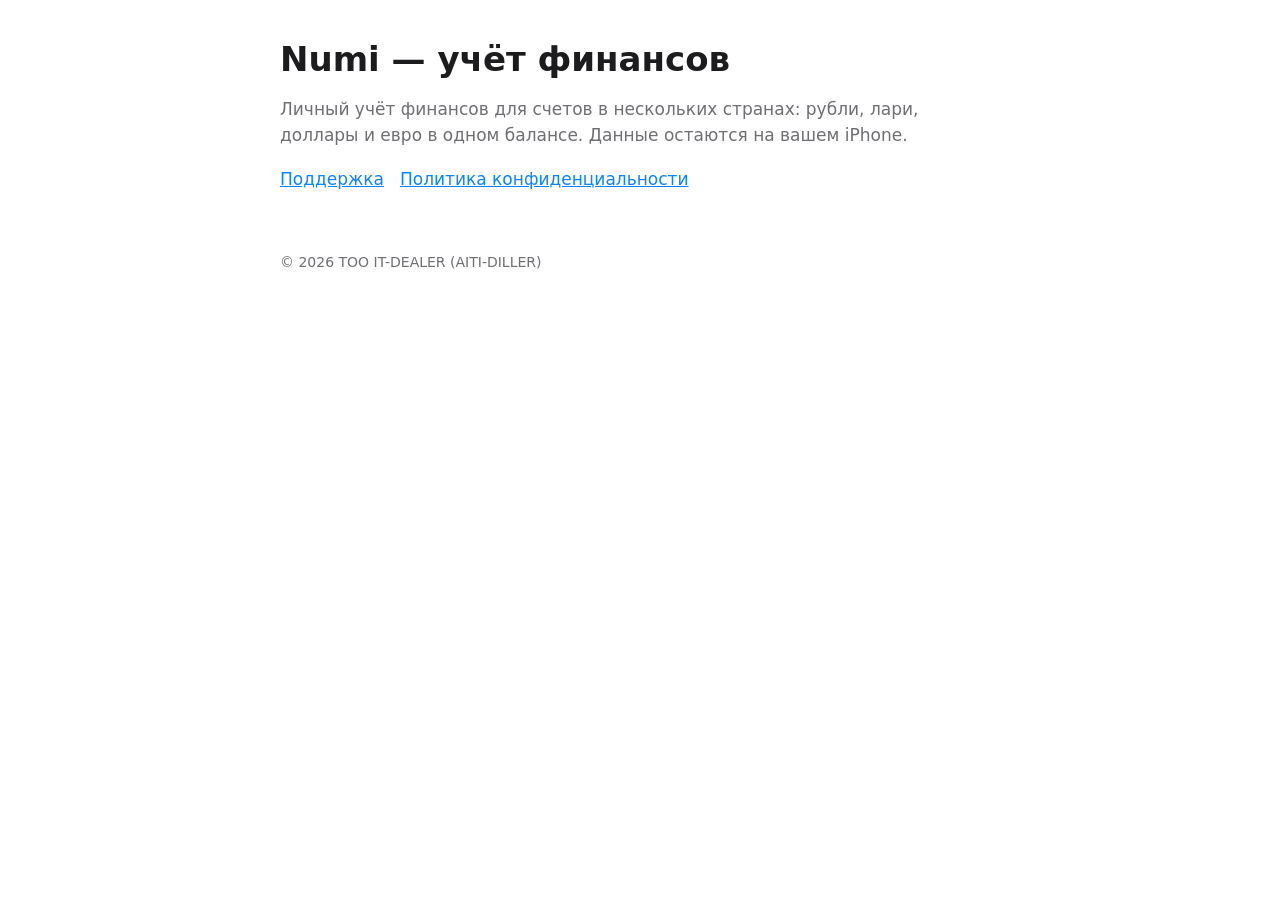
==== index.html @ 86f2e3ac "Numi: site with privacy policy and support page" ====
<!doctype html><html lang="ru"><head><meta charset="utf-8"><meta name="viewport" content="width=device-width,initial-scale=1"><title>Numi — учёт финансов</title><link rel="stylesheet" href="style.css"></head><body><main>
<h1>Numi — учёт финансов</h1>
<p class="lead">Личный учёт финансов для счетов в нескольких странах: рубли, лари, доллары и евро в одном балансе. Данные остаются на вашем iPhone.</p>
<nav><a href="support.html">Поддержка</a><a href="privacy.html">Политика конфиденциальности</a></nav>
<footer>© 2026 ТОО IT-DEALER (AITI-DILLER)</footer></main></body></html>
---- style.css ----
:root{color-scheme:light dark;--bg:#fff;--fg:#1c1c1e;--muted:#6e6e73;--accent:#0a84ff;--line:#e5e5ea}
@media(prefers-color-scheme:dark){:root{--bg:#000;--fg:#f2f2f7;--muted:#98989d;--line:#2c2c2e}}
body{margin:0;background:var(--bg);color:var(--fg);font:17px/1.55 -apple-system,BlinkMacSystemFont,"SF Pro Text",Inter,system-ui,sans-serif}
main{max-width:720px;margin:0 auto;padding:40px 20px 80px}h1{font-size:34px;line-height:1.15;margin:0 0 8px}h2{font-size:22px;margin:36px 0 10px}
p.lead,p.muted{color:var(--muted)}table{border-collapse:collapse;width:100%;font-size:15px}td,th{text-align:left;vertical-align:top;padding:8px 10px 8px 0;border-bottom:1px solid var(--line)}
a{color:var(--accent)}nav a{margin-right:16px}footer{margin-top:60px;color:var(--muted);font-size:14px}
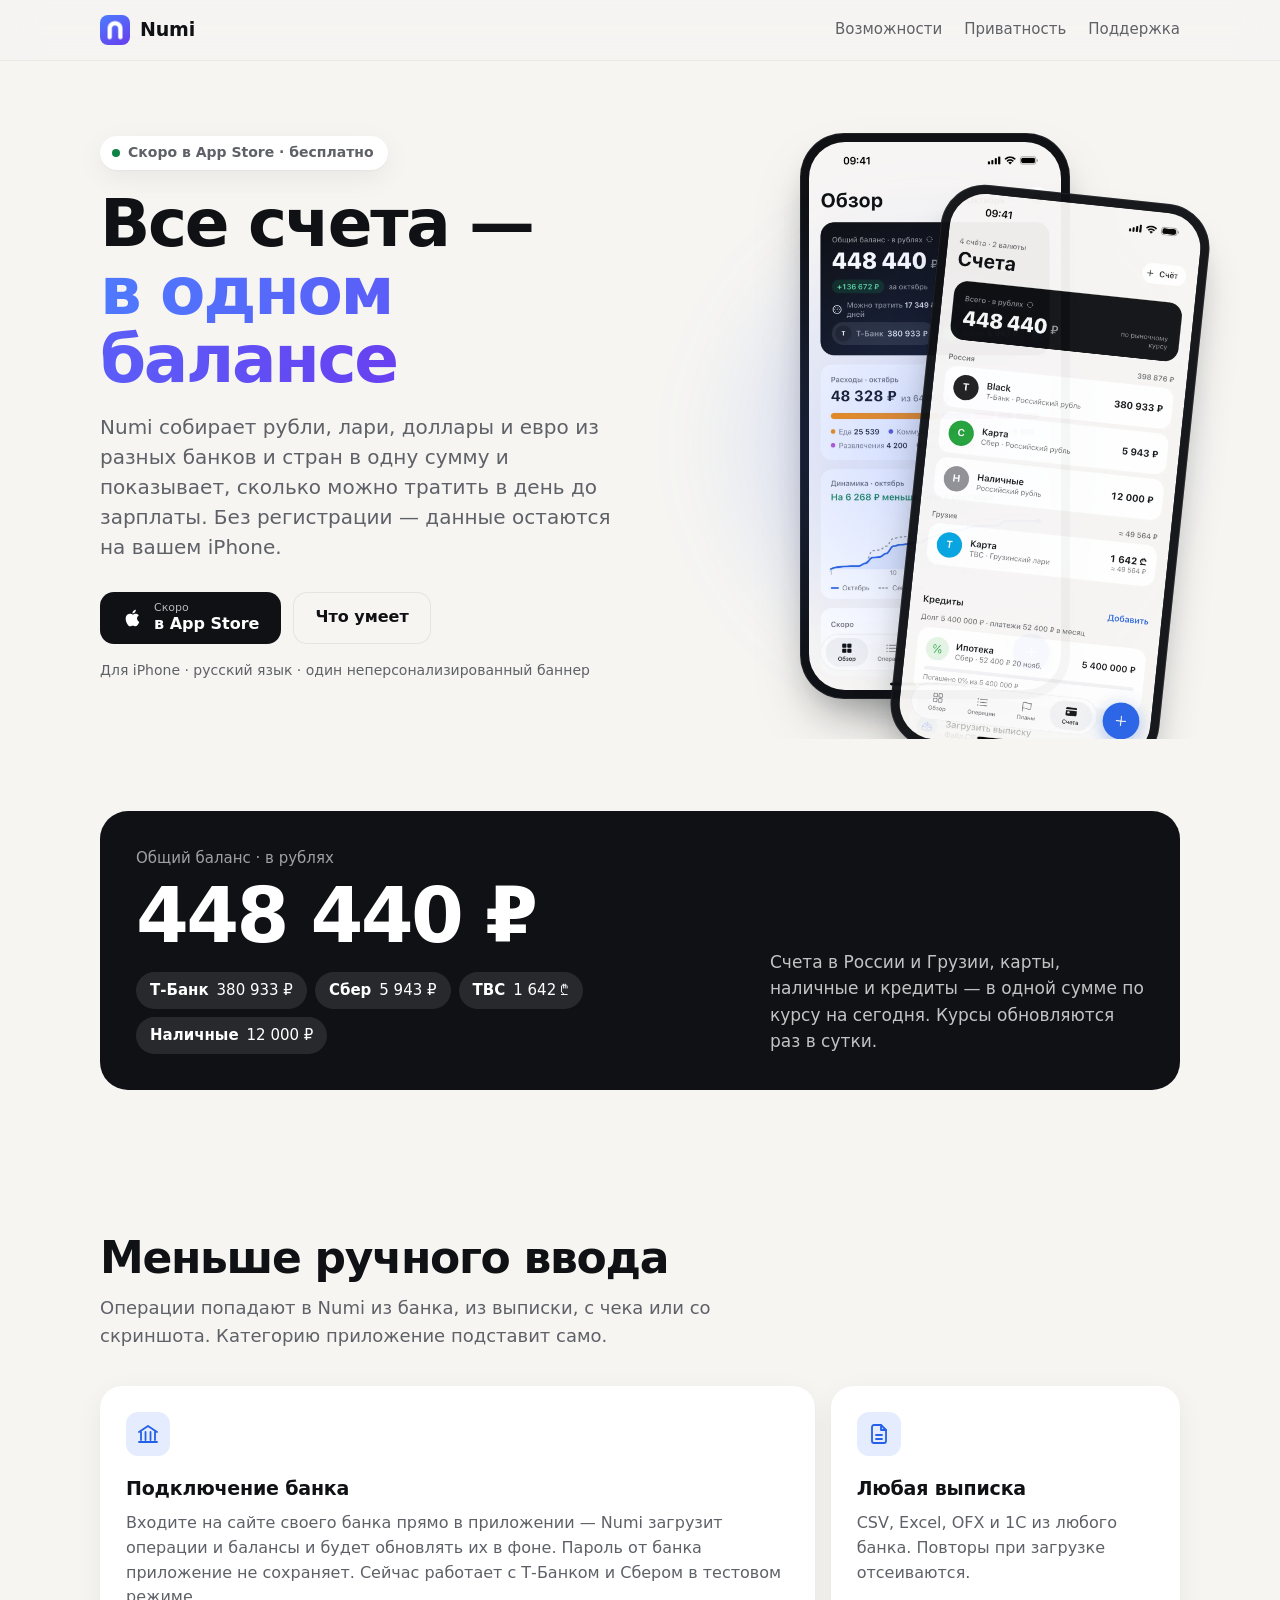
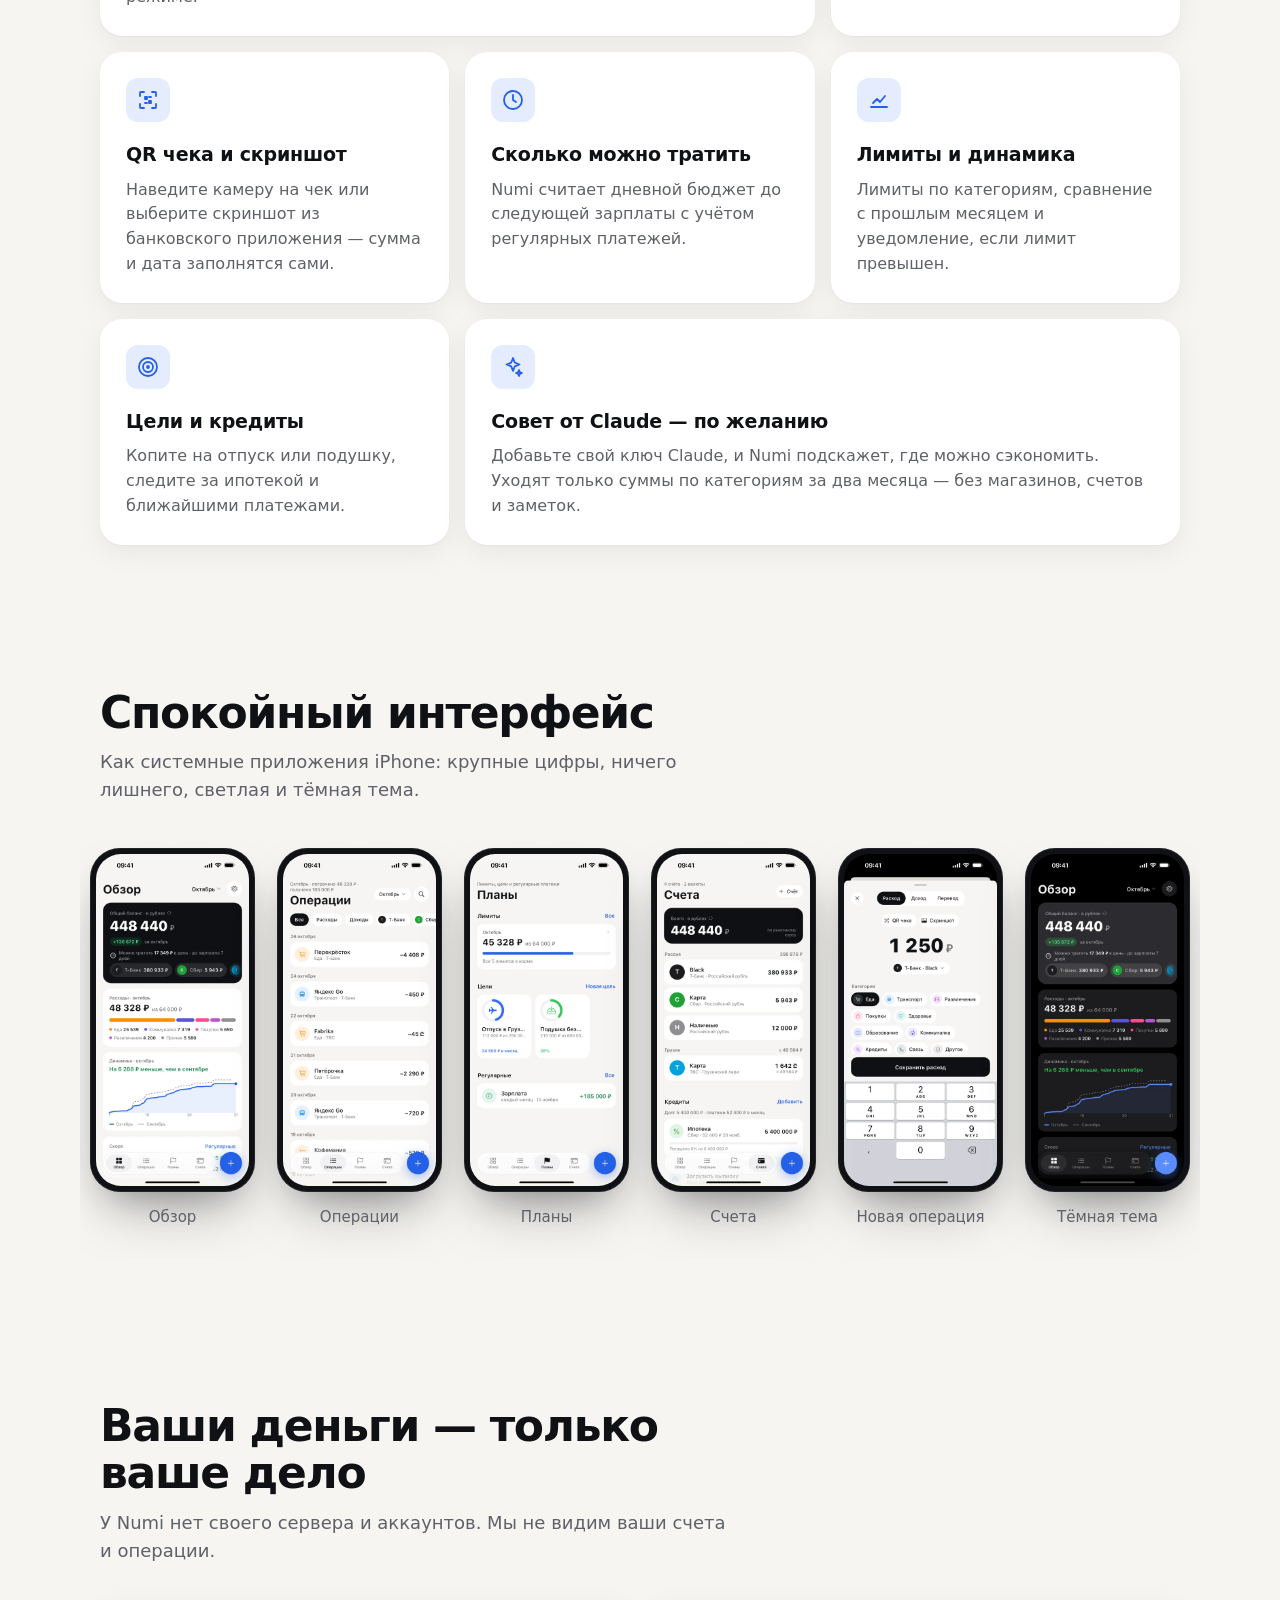
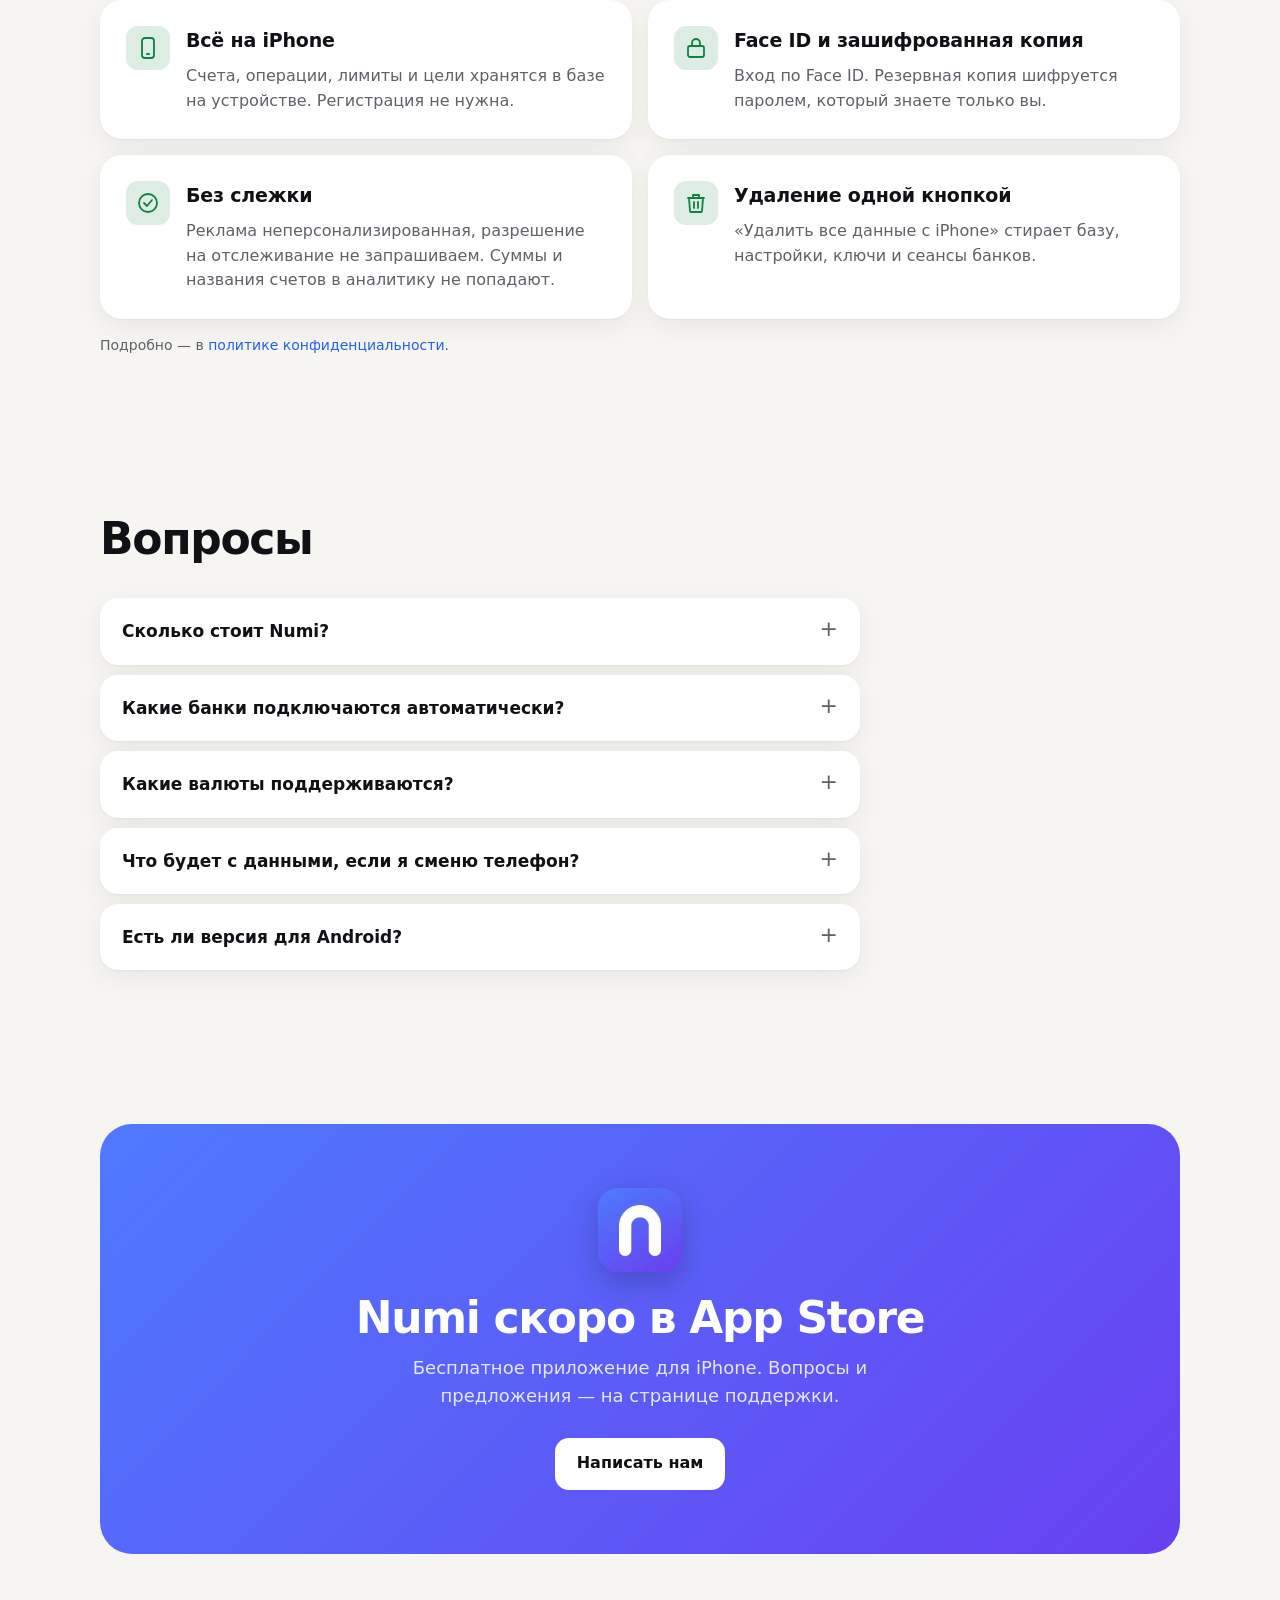
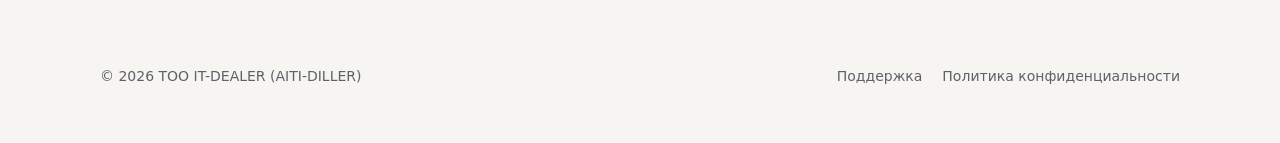
==== commit d0e0c74d: "Landing page for Numi: hero with app screenshots, balance across banks and currencies, features (ban" ====
--- a/index.html
+++ b/index.html
@@ -1,5 +1,201 @@
-<!doctype html><html lang="ru"><head><meta charset="utf-8"><meta name="viewport" content="width=device-width,initial-scale=1"><title>Numi — учёт финансов</title><link rel="stylesheet" href="style.css"></head><body><main>
-<h1>Numi — учёт финансов</h1>
-<p class="lead">Личный учёт финансов для счетов в нескольких странах: рубли, лари, доллары и евро в одном балансе. Данные остаются на вашем iPhone.</p>
-<nav><a href="support.html">Поддержка</a><a href="privacy.html">Политика конфиденциальности</a></nav>
-<footer>© 2026 ТОО IT-DEALER (AITI-DILLER)</footer></main></body></html>
+<!doctype html>
+<html lang="ru">
+<head>
+<meta charset="utf-8">
+<meta name="viewport" content="width=device-width,initial-scale=1,viewport-fit=cover">
+<title>Numi — учёт финансов для счетов в разных странах</title>
+<meta name="description" content="Рубли, лари, доллары и евро в одном балансе. Подключение банка, импорт выписок, лимиты и цели. Без регистрации — данные остаются на вашем iPhone.">
+<link rel="canonical" href="https://numi.space/">
+<meta property="og:type" content="website">
+<meta property="og:site_name" content="Numi">
+<meta property="og:title" content="Numi — все счета в одном балансе">
+<meta property="og:description" content="Учёт финансов для счетов в нескольких странах. Без регистрации, данные на iPhone.">
+<meta property="og:url" content="https://numi.space/">
+<meta property="og:image" content="https://numi.space/img/og.png">
+<meta name="twitter:card" content="summary_large_image">
+<meta name="theme-color" content="#F6F5F2" media="(prefers-color-scheme: light)">
+<meta name="theme-color" content="#000000" media="(prefers-color-scheme: dark)">
+<!-- После выхода в App Store раскомментировать: Safari покажет плашку «Открыть в App Store» -->
+<!-- <meta name="apple-itunes-app" content="app-id=6826416374"> -->
+<link rel="icon" type="image/png" href="favicon.png">
+<link rel="apple-touch-icon" href="apple-touch-icon.png">
+<link rel="stylesheet" href="style.css">
+</head>
+<body>
+
+<header class="top">
+  <div class="wrap">
+    <a class="brand" href="./"><img src="img/icon.webp" alt="" width="30" height="30">Numi</a>
+    <nav>
+      <a class="opt" href="#features">Возможности</a>
+      <a class="opt" href="#privacy">Приватность</a>
+      <a href="support.html">Поддержка</a>
+    </nav>
+  </div>
+</header>
+
+<main>
+<section class="hero">
+  <div class="wrap">
+    <div>
+      <span class="eyebrow"><i></i>Скоро в App Store · бесплатно</span>
+      <h1>Все счета —<br><em>в одном балансе</em></h1>
+      <p class="lead">Numi собирает рубли, лари, доллары и евро из разных банков и стран в одну сумму и показывает, сколько можно тратить в день до зарплаты. Без регистрации — данные остаются на вашем iPhone.</p>
+      <div class="cta">
+        <!-- APP_STORE: после релиза заменить на <a class="btn" href="https://apps.apple.com/app/id6826416374"> и убрать class="soon" -->
+        <span class="btn soon" role="img" aria-label="Скоро в App Store">
+          <svg viewBox="0 0 24 24" aria-hidden="true"><path d="M16.37 12.6c-.02-2.3 1.88-3.4 1.96-3.46-1.07-1.56-2.73-1.78-3.32-1.8-1.41-.14-2.76.83-3.47.83-.72 0-1.82-.81-2.99-.79-1.54.02-2.96.9-3.75 2.27-1.6 2.78-.41 6.88 1.15 9.13.76 1.1 1.67 2.34 2.86 2.29 1.15-.05 1.58-.74 2.97-.74 1.38 0 1.77.74 2.98.72 1.23-.02 2.01-1.12 2.77-2.22.87-1.28 1.23-2.51 1.25-2.58-.03-.01-2.4-.92-2.41-3.65zM14.1 5.86c.63-.77 1.06-1.83.94-2.89-.91.04-2.02.61-2.67 1.37-.58.67-1.1 1.76-.96 2.8 1.02.08 2.06-.52 2.69-1.28z"/></svg>
+          <span><small>Скоро</small>в App Store</span>
+        </span>
+        <a class="btn btn-ghost" href="#features">Что умеет</a>
+      </div>
+      <p class="note">Для iPhone · русский язык · один неперсонализированный баннер</p>
+    </div>
+    <div class="phones" aria-hidden="true">
+      <div class="glow"></div>
+      <div class="phone"><img src="img/01_overview.webp" alt="" width="1320" height="2868" fetchpriority="high"></div>
+      <div class="phone back"><img src="img/04_accounts.webp" alt="" width="1320" height="2868"></div>
+    </div>
+  </div>
+</section>
+
+<section>
+  <div class="wrap">
+    <div class="balance">
+      <div>
+        <div class="label">Общий баланс · в рублях</div>
+        <div class="sum">448 440 ₽</div>
+        <div class="chips">
+          <span class="chip"><b>Т-Банк</b> 380 933 ₽</span>
+          <span class="chip"><b>Сбер</b> 5 943 ₽</span>
+          <span class="chip"><b>TBC</b> 1 642 ₾</span>
+          <span class="chip"><b>Наличные</b> 12 000 ₽</span>
+        </div>
+      </div>
+      <p>Счета в России и Грузии, карты, наличные и кредиты — в одной сумме по курсу на сегодня. Курсы обновляются раз в сутки.</p>
+    </div>
+  </div>
+</section>
+
+<section id="features">
+  <div class="wrap">
+    <div class="sec-head">
+      <h2>Меньше ручного ввода</h2>
+      <p>Операции попадают в Numi из банка, из выписки, с чека или со скриншота. Категорию приложение подставит само.</p>
+    </div>
+    <div class="grid">
+      <div class="card wide">
+        <div class="ic"><svg viewBox="0 0 24 24"><path d="M3 10 12 4l9 6"/><path d="M5 10v8M9.5 10v8M14.5 10v8M19 10v8M3 20h18"/></svg></div>
+        <h3>Подключение банка</h3>
+        <p>Входите на сайте своего банка прямо в приложении — Numi загрузит операции и балансы и будет обновлять их в фоне. Пароль от банка приложение не сохраняет. Сейчас работает с Т-Банком и Сбером в тестовом режиме.</p>
+      </div>
+      <div class="card">
+        <div class="ic"><svg viewBox="0 0 24 24"><path d="M14 3H7a2 2 0 0 0-2 2v14a2 2 0 0 0 2 2h10a2 2 0 0 0 2-2V8z"/><path d="M14 3v5h5M9 13h6M9 17h6"/></svg></div>
+        <h3>Любая выписка</h3>
+        <p>CSV, Excel, OFX и 1С из любого банка. Повторы при загрузке отсеиваются.</p>
+      </div>
+      <div class="card">
+        <div class="ic"><svg viewBox="0 0 24 24"><path d="M4 8V5a1 1 0 0 1 1-1h3M16 4h3a1 1 0 0 1 1 1v3M20 16v3a1 1 0 0 1-1 1h-3M8 20H5a1 1 0 0 1-1-1v-3"/><path d="M9 9h2v2H9zM13 13h2v2h-2zM13 9h2M9 15h2"/></svg></div>
+        <h3>QR чека и скриншот</h3>
+        <p>Наведите камеру на чек или выберите скриншот из банковского приложения — сумма и дата заполнятся сами.</p>
+      </div>
+      <div class="card">
+        <div class="ic"><svg viewBox="0 0 24 24"><circle cx="12" cy="12" r="9"/><path d="M12 7v5l3 2"/></svg></div>
+        <h3>Сколько можно тратить</h3>
+        <p>Numi считает дневной бюджет до следующей зарплаты с учётом регулярных платежей.</p>
+      </div>
+      <div class="card">
+        <div class="ic"><svg viewBox="0 0 24 24"><path d="M4 19h16"/><path d="M6 15l4-4 3 3 5-6"/></svg></div>
+        <h3>Лимиты и динамика</h3>
+        <p>Лимиты по категориям, сравнение с прошлым месяцем и уведомление, если лимит превышен.</p>
+      </div>
+      <div class="card">
+        <div class="ic"><svg viewBox="0 0 24 24"><circle cx="12" cy="12" r="9"/><circle cx="12" cy="12" r="5"/><circle cx="12" cy="12" r="1"/></svg></div>
+        <h3>Цели и кредиты</h3>
+        <p>Копите на отпуск или подушку, следите за ипотекой и ближайшими платежами.</p>
+      </div>
+      <div class="card wide">
+        <div class="ic"><svg viewBox="0 0 24 24"><path d="M12 3l1.8 4.7L18.5 9.5l-4.7 1.8L12 16l-1.8-4.7L5.5 9.5l4.7-1.8z"/><path d="M18 15l.8 2.2L21 18l-2.2.8L18 21l-.8-2.2L15 18l2.2-.8z"/></svg></div>
+        <h3>Совет от Claude — по желанию</h3>
+        <p>Добавьте свой ключ Claude, и Numi подскажет, где можно сэкономить. Уходят только суммы по категориям за два месяца — без магазинов, счетов и заметок.</p>
+      </div>
+    </div>
+  </div>
+</section>
+
+<section>
+  <div class="wrap">
+    <div class="sec-head">
+      <h2>Спокойный интерфейс</h2>
+      <p>Как системные приложения iPhone: крупные цифры, ничего лишнего, светлая и тёмная тема.</p>
+    </div>
+    <div class="gallery">
+      <figure><div class="phone"><img src="img/01_overview.webp" alt="Экран «Обзор»: общий баланс, расходы за месяц, динамика" width="1320" height="2868" loading="lazy"></div><figcaption>Обзор</figcaption></figure>
+      <figure><div class="phone"><img src="img/02_operations.webp" alt="Экран «Операции» с фильтрами по банкам" width="1320" height="2868" loading="lazy"></div><figcaption>Операции</figcaption></figure>
+      <figure><div class="phone"><img src="img/03_plans.webp" alt="Экран «Планы»: лимиты, цели, регулярные платежи" width="1320" height="2868" loading="lazy"></div><figcaption>Планы</figcaption></figure>
+      <figure><div class="phone"><img src="img/04_accounts.webp" alt="Экран «Счета»: счета в России и Грузии, кредиты" width="1320" height="2868" loading="lazy"></div><figcaption>Счета</figcaption></figure>
+      <figure><div class="phone"><img src="img/05_add.webp" alt="Добавление расхода с выбором категории" width="1320" height="2868" loading="lazy"></div><figcaption>Новая операция</figcaption></figure>
+      <figure><div class="phone"><img src="img/06_overview_dark.webp" alt="Экран «Обзор» в тёмной теме" width="1320" height="2868" loading="lazy"></div><figcaption>Тёмная тема</figcaption></figure>
+    </div>
+  </div>
+</section>
+
+<section id="privacy">
+  <div class="wrap">
+    <div class="sec-head">
+      <h2>Ваши деньги — только ваше дело</h2>
+      <p>У Numi нет своего сервера и аккаунтов. Мы не видим ваши счета и операции.</p>
+    </div>
+    <div class="privacy">
+      <div class="card">
+        <div class="ic"><svg viewBox="0 0 24 24"><rect x="6" y="2" width="12" height="20" rx="3"/><path d="M11 18h2"/></svg></div>
+        <div><h3>Всё на iPhone</h3><p>Счета, операции, лимиты и цели хранятся в базе на устройстве. Регистрация не нужна.</p></div>
+      </div>
+      <div class="card">
+        <div class="ic"><svg viewBox="0 0 24 24"><rect x="4" y="10" width="16" height="11" rx="2"/><path d="M8 10V7a4 4 0 0 1 8 0v3"/></svg></div>
+        <div><h3>Face ID и зашифрованная копия</h3><p>Вход по Face ID. Резервная копия шифруется паролем, который знаете только вы.</p></div>
+      </div>
+      <div class="card">
+        <div class="ic"><svg viewBox="0 0 24 24"><path d="M3 12a9 9 0 1 0 18 0 9 9 0 0 0-18 0"/><path d="m8 12 3 3 5-6"/></svg></div>
+        <div><h3>Без слежки</h3><p>Реклама неперсонализированная, разрешение на отслеживание не запрашиваем. Суммы и названия счетов в аналитику не попадают.</p></div>
+      </div>
+      <div class="card">
+        <div class="ic"><svg viewBox="0 0 24 24"><path d="M4 7h16M10 11v6M14 11v6M5 7l1 13a1 1 0 0 0 1 1h10a1 1 0 0 0 1-1l1-13M9 7V4h6v3"/></svg></div>
+        <div><h3>Удаление одной кнопкой</h3><p>«Удалить все данные с iPhone» стирает базу, настройки, ключи и сеансы банков.</p></div>
+      </div>
+    </div>
+    <p class="note">Подробно — в <a href="privacy.html">политике конфиденциальности</a>.</p>
+  </div>
+</section>
+
+<section>
+  <div class="wrap faq">
+    <div class="sec-head"><h2>Вопросы</h2></div>
+    <details><summary>Сколько стоит Numi?</summary><p>Бесплатно. В приложении показывается один небольшой баннер над панелью вкладок.</p></details>
+    <details><summary>Какие банки подключаются автоматически?</summary><p>Сейчас — Т-Банк и Сбер, в тестовом режиме. Для остальных банков загрузите выписку файлом: CSV, Excel, OFX или 1С.</p></details>
+    <details><summary>Какие валюты поддерживаются?</summary><p>Рубли, грузинские лари, доллары и евро. Общий баланс считается в выбранной валюте по курсу, который обновляется раз в сутки.</p></details>
+    <details><summary>Что будет с данными, если я сменю телефон?</summary><p>Сделайте зашифрованную резервную копию в «Настройки → Резервная копия» и восстановите её на новом iPhone. Без копии перенести данные нельзя — у нас их нет.</p></details>
+    <details><summary>Есть ли версия для Android?</summary><p>Пока только iPhone.</p></details>
+  </div>
+</section>
+
+<section>
+  <div class="wrap">
+    <div class="final">
+      <img src="img/icon.webp" alt="" width="84" height="84" loading="lazy">
+      <h2>Numi скоро в App Store</h2>
+      <p>Бесплатное приложение для iPhone. Вопросы и предложения — на странице поддержки.</p>
+      <a class="btn" href="support.html">Написать нам</a>
+    </div>
+  </div>
+</section>
+</main>
+
+<footer class="foot">
+  <div class="wrap">
+    <span>© 2026 ТОО IT-DEALER (AITI-DILLER)</span>
+    <nav><a href="support.html">Поддержка</a><a href="privacy.html">Политика конфиденциальности</a></nav>
+  </div>
+</footer>
+</body>
+</html>
--- a/style.css
+++ b/style.css
@@ -1,6 +1,158 @@
-:root{color-scheme:light dark;--bg:#fff;--fg:#1c1c1e;--muted:#6e6e73;--accent:#0a84ff;--line:#e5e5ea}
-@media(prefers-color-scheme:dark){:root{--bg:#000;--fg:#f2f2f7;--muted:#98989d;--line:#2c2c2e}}
-body{margin:0;background:var(--bg);color:var(--fg);font:17px/1.55 -apple-system,BlinkMacSystemFont,"SF Pro Text",Inter,system-ui,sans-serif}
-main{max-width:720px;margin:0 auto;padding:40px 20px 80px}h1{font-size:34px;line-height:1.15;margin:0 0 8px}h2{font-size:22px;margin:36px 0 10px}
-p.lead,p.muted{color:var(--muted)}table{border-collapse:collapse;width:100%;font-size:15px}td,th{text-align:left;vertical-align:top;padding:8px 10px 8px 0;border-bottom:1px solid var(--line)}
-a{color:var(--accent)}nav a{margin-right:16px}footer{margin-top:60px;color:var(--muted);font-size:14px}
+/* Numi — сайт. Цвета повторяют токены приложения (lib/app/theme/numi_colors.dart). */
+:root{
+  color-scheme:light dark;
+  --bg:#F6F5F2;--surface:#FFFFFF;--ink:#0F1115;--on-ink:#FFFFFF;
+  --fg:#0F1115;--muted:#5F6168;--line:#E6E4DF;
+  --accent:#2560E8;--income:#0E8345;
+  --brand-a:#4E7AFE;--brand-b:#6840F1;
+  --radius:22px;--shadow:0 1px 2px rgba(15,17,21,.04),0 8px 28px rgba(15,17,21,.06);
+}
+@media (prefers-color-scheme:dark){:root{
+  --bg:#000000;--surface:#1C1C1E;--ink:#F5F5F7;--on-ink:#0F1115;
+  --fg:#F5F5F7;--muted:#A1A1A8;--line:#2C2C30;
+  --accent:#5B8CFF;--income:#30D158;--shadow:none;
+}}
+*{box-sizing:border-box}
+html{scroll-behavior:smooth;-webkit-text-size-adjust:100%}
+body{margin:0;background:var(--bg);color:var(--fg);
+  font:17px/1.55 -apple-system,BlinkMacSystemFont,"SF Pro Text","Segoe UI",Inter,Roboto,system-ui,sans-serif;
+  -webkit-font-smoothing:antialiased}
+img{max-width:100%;height:auto;display:block}
+a{color:var(--accent);text-decoration:none}
+a:hover{text-decoration:underline}
+.wrap{max-width:1120px;margin:0 auto;padding:0 20px}
+
+/* Шапка */
+.top{position:sticky;top:0;z-index:10;background:color-mix(in srgb,var(--bg) 82%,transparent);
+  -webkit-backdrop-filter:saturate(180%) blur(18px);backdrop-filter:saturate(180%) blur(18px);
+  border-bottom:1px solid color-mix(in srgb,var(--line) 70%,transparent)}
+.top .wrap{display:flex;align-items:center;gap:24px;height:60px}
+.brand{display:flex;align-items:center;gap:10px;color:var(--fg);font-weight:700;font-size:19px;letter-spacing:-.01em}
+.brand:hover{text-decoration:none}
+.brand img{width:30px;height:30px;border-radius:8px}
+.top nav{display:flex;gap:22px;margin-left:auto;font-size:15px}
+.top nav a{color:var(--muted)}
+.top nav a:hover{color:var(--fg);text-decoration:none}
+@media (max-width:640px){.top nav a.opt{display:none}.top nav{gap:16px}}
+
+/* Кнопки */
+.btn{display:inline-flex;align-items:center;gap:10px;height:52px;padding:0 22px;border-radius:14px;
+  background:var(--ink);color:var(--on-ink);font-weight:600;font-size:16px;border:0}
+.btn:hover{text-decoration:none;opacity:.9}
+.btn svg{width:22px;height:22px;fill:currentColor}
+.btn small{display:block;font-size:11px;font-weight:500;opacity:.7;line-height:1.1}
+.btn span{line-height:1.15;text-align:left}
+.btn.soon{cursor:default}
+.btn.soon:hover{opacity:1}
+.btn-ghost{background:transparent;color:var(--fg);box-shadow:inset 0 0 0 1px var(--line)}
+
+/* Первый экран */
+.hero{padding:72px 0 40px;overflow:hidden}
+.hero .wrap{display:grid;grid-template-columns:1.05fr .95fr;gap:48px;align-items:center}
+.eyebrow{display:inline-flex;align-items:center;gap:8px;font-size:14px;font-weight:600;color:var(--muted);
+  background:var(--surface);border-radius:999px;padding:6px 14px 6px 8px;box-shadow:var(--shadow)}
+.eyebrow i{width:8px;height:8px;border-radius:50%;background:var(--income);margin-left:4px}
+h1{font-size:clamp(40px,6vw,66px);line-height:1.03;letter-spacing:-.035em;margin:20px 0 18px;font-weight:800}
+h1 em{font-style:normal;background:linear-gradient(100deg,var(--brand-a),var(--brand-b));
+  -webkit-background-clip:text;background-clip:text;color:transparent}
+.lead{font-size:20px;line-height:1.5;color:var(--muted);max-width:30em;margin:0 0 30px}
+.cta{display:flex;flex-wrap:wrap;gap:12px;align-items:center}
+.note{font-size:14px;color:var(--muted);margin-top:16px}
+.phones{position:relative;display:flex;justify-content:center;min-height:560px}
+.phone{width:270px;border-radius:44px;padding:9px;background:#0F1115;
+  box-shadow:0 0 0 1px rgba(255,255,255,.08) inset,0 30px 60px -20px rgba(15,17,21,.35),0 18px 36px -18px rgba(15,17,21,.3)}
+.phone img{border-radius:36px;width:100%;aspect-ratio:1320/2868;object-fit:cover;background:#ddd}
+.phones .phone:first-child{position:relative;z-index:2}
+.phones .phone.back{position:absolute;right:calc(50% - 250px);top:60px;transform:rotate(6deg);opacity:.96;z-index:1}
+.phones .phone:first-child{transform:translateX(-70px) rotate(-3deg)}
+.glow{position:absolute;inset:10% 0 0;background:radial-gradient(closest-side,color-mix(in srgb,var(--brand-a) 28%,transparent),transparent);filter:blur(30px);z-index:0}
+@media (max-width:900px){
+  .hero{padding-top:40px}
+  .hero .wrap{grid-template-columns:1fr;gap:40px}
+  .phones{min-height:0;padding-bottom:56px}
+  .phones .phone{width:230px}
+  .phones .phone:first-child{transform:translateX(-50px) rotate(-3deg)}
+  .phones .phone.back{right:calc(50% - 170px);top:40px}
+}
+@media (max-width:420px){
+  .phones .phone{width:200px}
+  .phones .phone:first-child{transform:translateX(-40px) rotate(-3deg)}
+  .phones .phone.back{right:calc(50% - 140px)}
+}
+
+/* Секции */
+section{padding:72px 0}
+.sec-head{max-width:640px;margin-bottom:36px}
+h2{font-size:clamp(30px,4vw,44px);line-height:1.08;letter-spacing:-.03em;margin:0 0 12px;font-weight:800}
+.sec-head p{color:var(--muted);font-size:18px;margin:0}
+
+/* Плашка валют */
+.balance{background:var(--ink);color:var(--on-ink);border-radius:28px;padding:36px;display:grid;
+  grid-template-columns:1fr auto;gap:28px;align-items:end}
+@media (prefers-color-scheme:dark){.balance{background:#2C2C30;color:#fff}}
+.balance .label{opacity:.6;font-size:15px}
+.balance .sum{font-size:clamp(44px,7vw,76px);font-weight:800;letter-spacing:-.035em;line-height:1;margin:8px 0 18px;font-variant-numeric:tabular-nums}
+.chips{display:flex;flex-wrap:wrap;gap:8px}
+.chip{display:inline-flex;gap:8px;align-items:center;background:rgba(255,255,255,.1);border-radius:999px;padding:7px 14px;font-size:15px;font-variant-numeric:tabular-nums}
+.chip b{font-weight:600}
+.balance p{max-width:22em;margin:0;opacity:.75}
+@media (max-width:760px){.balance{grid-template-columns:1fr;padding:28px 22px}}
+
+/* Возможности */
+.grid{display:grid;grid-template-columns:repeat(3,1fr);gap:16px}
+.card{background:var(--surface);border-radius:var(--radius);padding:26px;box-shadow:var(--shadow)}
+.card .ic{width:44px;height:44px;border-radius:12px;display:grid;place-items:center;margin-bottom:18px;
+  background:color-mix(in srgb,var(--accent) 12%,transparent);color:var(--accent)}
+.card .ic svg{width:24px;height:24px;fill:none;stroke:currentColor;stroke-width:1.8;stroke-linecap:round;stroke-linejoin:round}
+.card h3{font-size:19px;margin:0 0 8px;letter-spacing:-.01em}
+.card p{margin:0;color:var(--muted);font-size:16px}
+.card.wide{grid-column:span 2}
+@media (max-width:900px){.grid{grid-template-columns:1fr 1fr}}
+@media (max-width:600px){.grid{grid-template-columns:1fr}.card.wide{grid-column:auto}}
+
+/* Галерея */
+.gallery{display:flex;gap:22px;overflow-x:auto;scroll-snap-type:x mandatory;padding:8px 20px 28px;
+  margin:0 -20px;scrollbar-width:none}
+.gallery::-webkit-scrollbar{display:none}
+.gallery figure{margin:0;flex:0 0 auto;scroll-snap-align:center;text-align:center}
+.gallery .phone{width:240px}
+.gallery figcaption{margin-top:14px;font-size:15px;color:var(--muted)}
+@media (min-width:1160px){.gallery{justify-content:center;flex-wrap:nowrap}.gallery .phone{width:165px;padding:6px;border-radius:30px}.gallery .phone img{border-radius:25px}}
+
+/* Приватность */
+.privacy{display:grid;grid-template-columns:1fr 1fr;gap:16px}
+.privacy .card{display:flex;gap:16px}
+.privacy .card .ic{flex:0 0 44px;margin:0;background:color-mix(in srgb,var(--income) 14%,transparent);color:var(--income)}
+@media (max-width:760px){.privacy{grid-template-columns:1fr}}
+
+/* Вопросы */
+details{background:var(--surface);border-radius:18px;padding:0 22px;margin-bottom:10px;box-shadow:var(--shadow)}
+summary{cursor:pointer;list-style:none;padding:20px 0;font-weight:600;font-size:17px;display:flex;justify-content:space-between;gap:16px}
+summary::-webkit-details-marker{display:none}
+summary::after{content:"+";color:var(--muted);font-weight:400;font-size:22px;line-height:1}
+details[open] summary::after{content:"–"}
+details p{margin:0 0 20px;color:var(--muted)}
+.faq details{max-width:760px}
+
+/* Финальный призыв */
+.final{text-align:center;background:linear-gradient(135deg,var(--brand-a),var(--brand-b));color:#fff;border-radius:32px;padding:64px 24px}
+.final img{width:84px;height:84px;border-radius:20px;margin:0 auto 22px;box-shadow:0 10px 30px rgba(0,0,0,.2)}
+.final h2{color:#fff}
+.final p{opacity:.85;font-size:18px;margin:0 auto 28px;max-width:30em}
+.final .btn{background:#fff;color:#0F1115}
+
+/* Подвал */
+.foot{padding:40px 0 56px;color:var(--muted);font-size:14px}
+.foot .wrap{display:flex;flex-wrap:wrap;gap:12px 28px;align-items:center}
+.foot nav{display:flex;flex-wrap:wrap;gap:20px;margin-left:auto}
+.foot a{color:var(--muted)}
+
+/* Текстовые страницы (политика, поддержка) */
+.doc{max-width:760px;margin:0 auto;padding:48px 20px 40px}
+.doc h1{font-size:clamp(28px,5vw,44px);margin:0 0 12px}
+.doc h2{font-size:24px;margin:40px 0 10px;letter-spacing:-.015em}
+.doc h3{font-size:18px;margin:26px 0 6px}
+.doc p.lead,.doc p.muted{color:var(--muted);font-size:18px}
+.doc table{border-collapse:collapse;width:100%;font-size:15px;display:block;overflow-x:auto}
+.doc td,.doc th{text-align:left;vertical-align:top;padding:10px 12px 10px 0;border-bottom:1px solid var(--line);min-width:140px}
+.doc li{margin:6px 0}
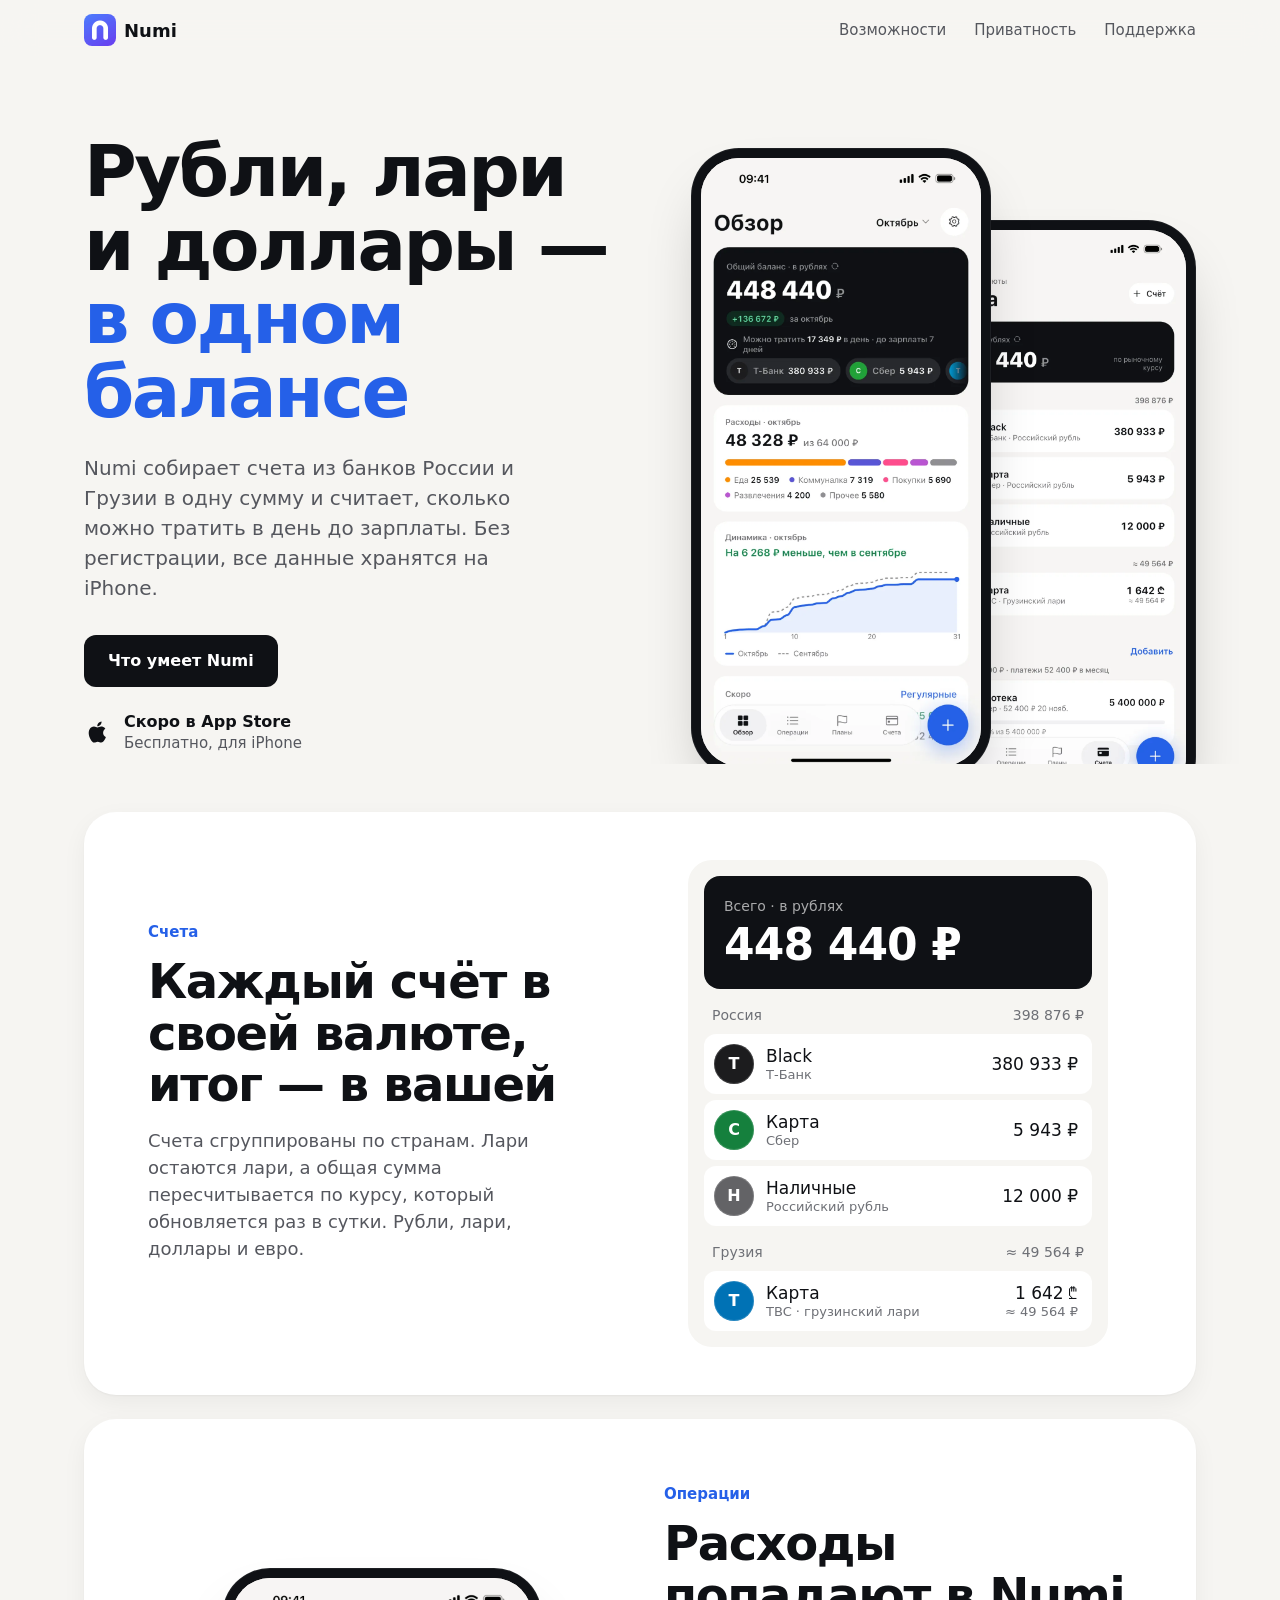
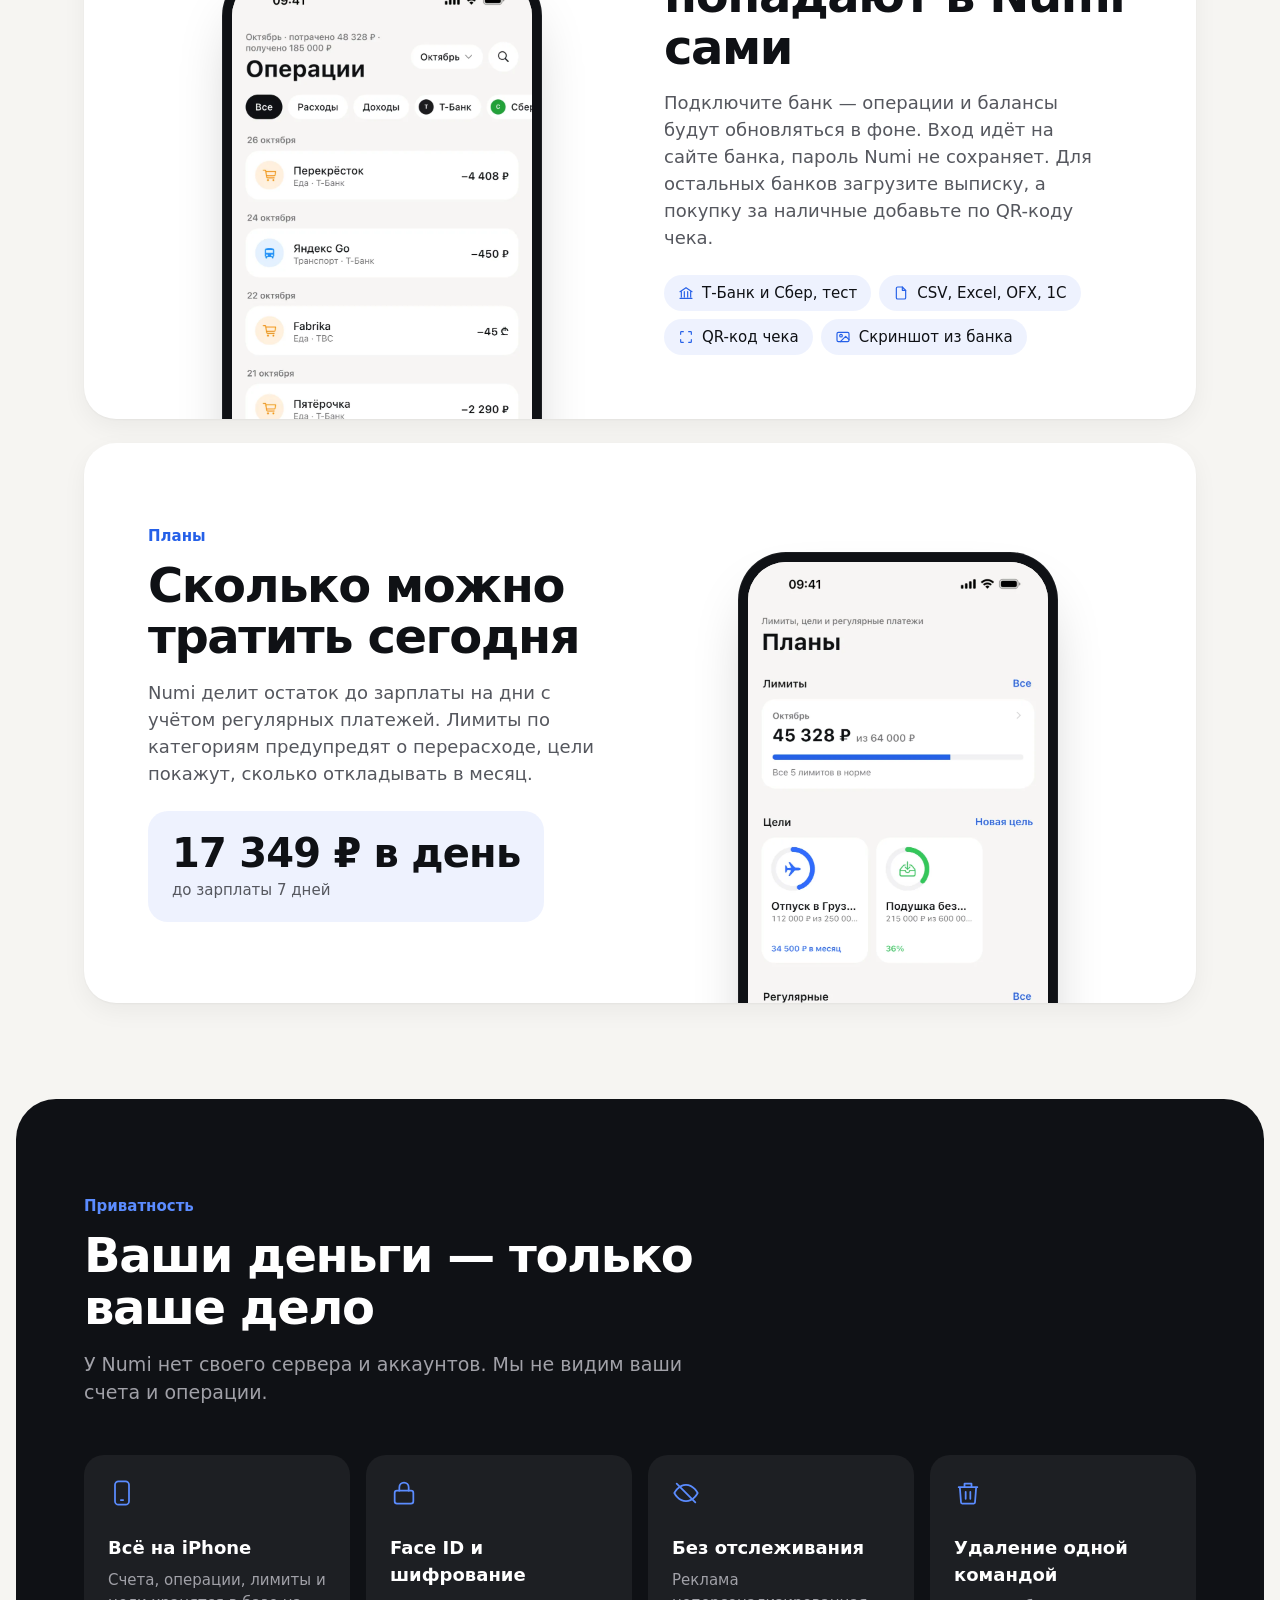
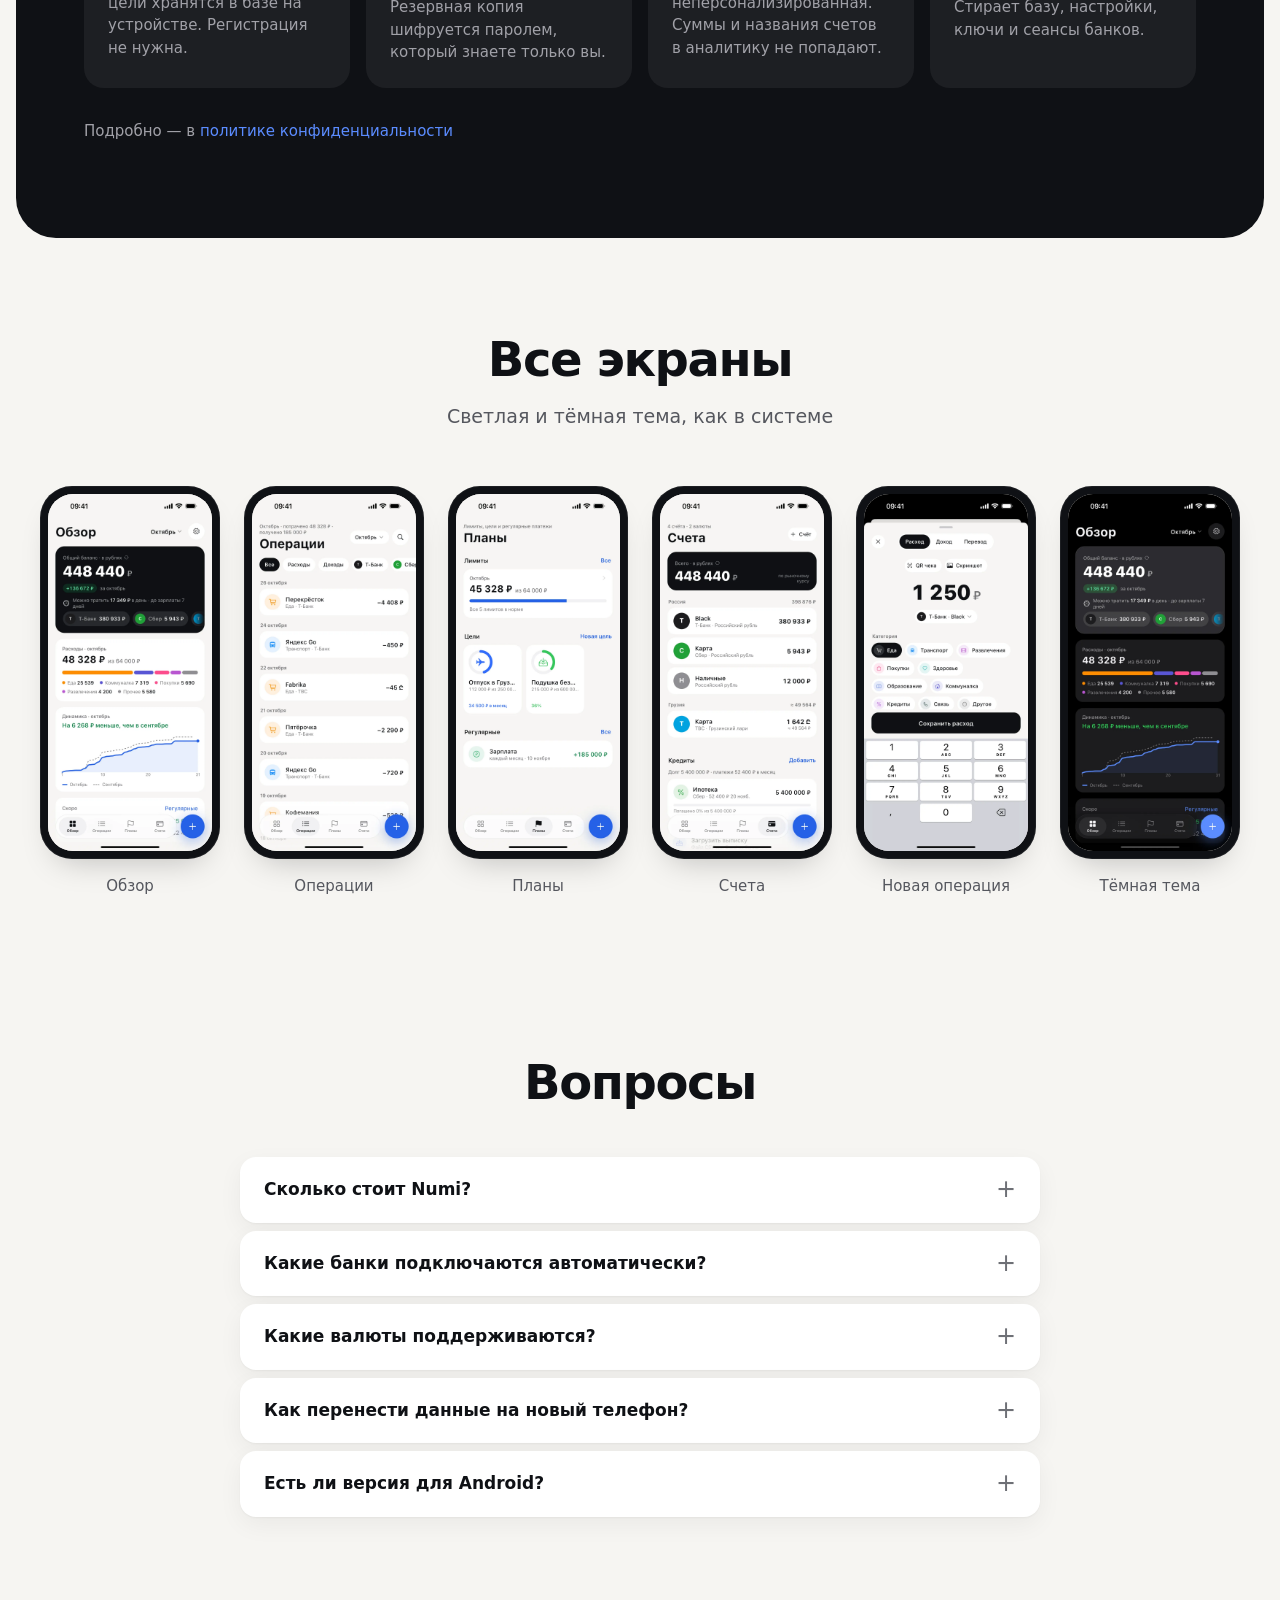
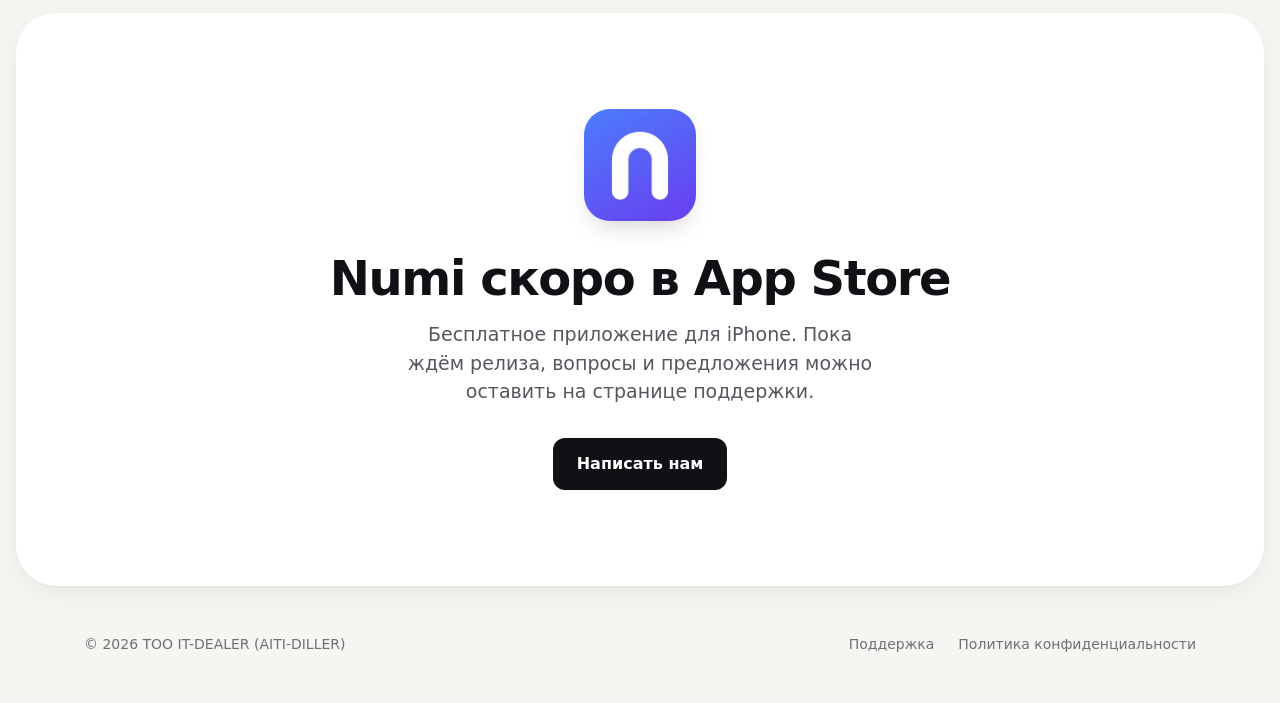
==== commit e1e8d3e2: "Landing v3: each feature shown as a large block with a screenshot (accounts across Russia and Georgi" ====
--- a/index.html
+++ b/index.html
@@ -4,14 +4,15 @@
 <meta charset="utf-8">
 <meta name="viewport" content="width=device-width,initial-scale=1,viewport-fit=cover">
 <title>Numi — учёт финансов для счетов в разных странах</title>
-<meta name="description" content="Рубли, лари, доллары и евро в одном балансе. Подключение банка, импорт выписок, лимиты и цели. Без регистрации — данные остаются на вашем iPhone.">
-<link rel="canonical" href="https://numi.space/">
+<meta name="description" content="Рубли, лари, доллары и евро из разных банков в одной сумме. Подключение банка, импорт выписок, лимиты и цели. Без регистрации, данные хранятся на iPhone.">
+<!-- После подключения numi.space заменить krav13.github.io/numi-site/ на numi.space/ здесь, в og:*, robots.txt и sitemap.xml -->
+<link rel="canonical" href="https://krav13.github.io/numi-site/">
 <meta property="og:type" content="website">
 <meta property="og:site_name" content="Numi">
-<meta property="og:title" content="Numi — все счета в одном балансе">
-<meta property="og:description" content="Учёт финансов для счетов в нескольких странах. Без регистрации, данные на iPhone.">
-<meta property="og:url" content="https://numi.space/">
-<meta property="og:image" content="https://numi.space/img/og.png">
+<meta property="og:title" content="Numi — рубли, лари и доллары в одном балансе">
+<meta property="og:description" content="Учёт финансов для счетов в нескольких странах. Без регистрации, данные хранятся на iPhone.">
+<meta property="og:url" content="https://krav13.github.io/numi-site/">
+<meta property="og:image" content="https://krav13.github.io/numi-site/img/og.png">
 <meta name="twitter:card" content="summary_large_image">
 <meta name="theme-color" content="#F6F5F2" media="(prefers-color-scheme: light)">
 <meta name="theme-color" content="#000000" media="(prefers-color-scheme: dark)">
@@ -25,7 +26,7 @@
 
 <header class="top">
   <div class="wrap">
-    <a class="brand" href="./"><img src="img/icon.webp" alt="" width="30" height="30">Numi</a>
+    <a class="brand" href="./"><img src="img/icon.webp" alt="" width="32" height="32">Numi</a>
     <nav>
       <a class="opt" href="#features">Возможности</a>
       <a class="opt" href="#privacy">Приватность</a>
@@ -38,155 +39,138 @@
 <section class="hero">
   <div class="wrap">
     <div>
-      <span class="eyebrow"><i></i>Скоро в App Store · бесплатно</span>
-      <h1>Все счета —<br><em>в одном балансе</em></h1>
-      <p class="lead">Numi собирает рубли, лари, доллары и евро из разных банков и стран в одну сумму и показывает, сколько можно тратить в день до зарплаты. Без регистрации — данные остаются на вашем iPhone.</p>
+      <h1>Рубли, лари и доллары — <span class="blue">в&nbsp;одном балансе</span></h1>
+      <p class="lead">Numi собирает счета из банков России и Грузии в одну сумму и считает, сколько можно тратить в день до зарплаты. Без регистрации, все данные хранятся на iPhone.</p>
       <div class="cta">
-        <!-- APP_STORE: после релиза заменить на <a class="btn" href="https://apps.apple.com/app/id6826416374"> и убрать class="soon" -->
-        <span class="btn soon" role="img" aria-label="Скоро в App Store">
-          <svg viewBox="0 0 24 24" aria-hidden="true"><path d="M16.37 12.6c-.02-2.3 1.88-3.4 1.96-3.46-1.07-1.56-2.73-1.78-3.32-1.8-1.41-.14-2.76.83-3.47.83-.72 0-1.82-.81-2.99-.79-1.54.02-2.96.9-3.75 2.27-1.6 2.78-.41 6.88 1.15 9.13.76 1.1 1.67 2.34 2.86 2.29 1.15-.05 1.58-.74 2.97-.74 1.38 0 1.77.74 2.98.72 1.23-.02 2.01-1.12 2.77-2.22.87-1.28 1.23-2.51 1.25-2.58-.03-.01-2.4-.92-2.41-3.65zM14.1 5.86c.63-.77 1.06-1.83.94-2.89-.91.04-2.02.61-2.67 1.37-.58.67-1.1 1.76-.96 2.8 1.02.08 2.06-.52 2.69-1.28z"/></svg>
-          <span><small>Скоро</small>в App Store</span>
-        </span>
-        <a class="btn btn-ghost" href="#features">Что умеет</a>
+        <!-- APP_STORE: после релиза поставить первой кнопку <a class="btn" href="https://apps.apple.com/app/id6826416374">Загрузить в App Store</a>, «Что умеет Numi» сделать btn-2, а строку «Скоро в App Store» убрать -->
+        <a class="btn" href="#features">Что умеет Numi</a>
       </div>
-      <p class="note">Для iPhone · русский язык · один неперсонализированный баннер</p>
+      <p class="soon"><svg viewBox="0 0 24 24" aria-hidden="true"><path d="M16.37 12.6c-.02-2.3 1.88-3.4 1.96-3.46-1.07-1.56-2.73-1.78-3.32-1.8-1.41-.14-2.76.83-3.47.83-.72 0-1.82-.81-2.99-.79-1.54.02-2.96.9-3.75 2.27-1.6 2.78-.41 6.88 1.15 9.13.76 1.1 1.67 2.34 2.86 2.29 1.15-.05 1.58-.74 2.97-.74 1.38 0 1.77.74 2.98.72 1.23-.02 2.01-1.12 2.77-2.22.87-1.28 1.23-2.51 1.25-2.58-.03-.01-2.4-.92-2.41-3.65zM14.1 5.86c.63-.77 1.06-1.83.94-2.89-.91.04-2.02.61-2.67 1.37-.58.67-1.1 1.76-.96 2.8 1.02.08 2.06-.52 2.69-1.28z"/></svg><span><b>Скоро в App Store</b>Бесплатно, для iPhone</span></p>
     </div>
-    <div class="phones" aria-hidden="true">
-      <div class="glow"></div>
-      <div class="phone"><img src="img/01_overview.webp" alt="" width="1320" height="2868" fetchpriority="high"></div>
-      <div class="phone back"><img src="img/04_accounts.webp" alt="" width="1320" height="2868"></div>
+    <div class="hero-visual" aria-hidden="true">
+      <div class="phone p1"><img src="img/01_overview.webp" alt="" width="1320" height="2868" fetchpriority="high"></div>
+      <div class="phone p2"><img src="img/04_accounts.webp" alt="" width="1320" height="2868"></div>
     </div>
   </div>
 </section>
 
-<section>
+<section class="features" id="features">
   <div class="wrap">
-    <div class="balance">
-      <div>
-        <div class="label">Общий баланс · в рублях</div>
-        <div class="sum">448 440 ₽</div>
-        <div class="chips">
-          <span class="chip"><b>Т-Банк</b> 380 933 ₽</span>
-          <span class="chip"><b>Сбер</b> 5 943 ₽</span>
-          <span class="chip"><b>TBC</b> 1 642 ₾</span>
-          <span class="chip"><b>Наличные</b> 12 000 ₽</span>
+
+    <div class="feature">
+      <div class="text">
+        <span class="kicker">Счета</span>
+        <h2>Каждый счёт в своей валюте, итог — в вашей</h2>
+        <p>Счета сгруппированы по странам. Лари остаются лари, а общая сумма пересчитывается по курсу, который обновляется раз в сутки. Рубли, лари, доллары и евро.</p>
+      </div>
+      <div class="shot center">
+        <div class="ledger" role="img" aria-label="Пример: четыре счёта в России и Грузии, всего 448 440 рублей">
+          <div class="total"><small>Всего · в рублях</small><b class="num">448 440 ₽</b></div>
+          <div class="country"><span>Россия</span><span class="num">398 876 ₽</span></div>
+          <div class="row"><i class="mark m-t">Т</i><span>Black<small>Т-Банк</small></span><span class="amount num">380 933 ₽</span></div>
+          <div class="row"><i class="mark m-s">С</i><span>Карта<small>Сбер</small></span><span class="amount num">5 943 ₽</span></div>
+          <div class="row"><i class="mark m-c">Н</i><span>Наличные<small>Российский рубль</small></span><span class="amount num">12 000 ₽</span></div>
+          <div class="country"><span>Грузия</span><span class="num">≈ 49 564 ₽</span></div>
+          <div class="row"><i class="mark m-g">T</i><span>Карта<small>TBC · грузинский лари</small></span><span class="amount num">1 642 ₾<small>≈ 49 564 ₽</small></span></div>
         </div>
       </div>
-      <p>Счета в России и Грузии, карты, наличные и кредиты — в одной сумме по курсу на сегодня. Курсы обновляются раз в сутки.</p>
+    </div>
+
+    <div class="feature rev">
+      <div class="text">
+        <span class="kicker">Операции</span>
+        <h2>Расходы попадают в&nbsp;Numi сами</h2>
+        <p>Подключите банк — операции и балансы будут обновляться в фоне. Вход идёт на сайте банка, пароль Numi не сохраняет. Для остальных банков загрузите выписку, а покупку за наличные добавьте по QR-коду чека.</p>
+        <ul class="pills">
+          <li><svg viewBox="0 0 24 24"><path d="M3 10 12 4l9 6"/><path d="M5 10v8M9.5 10v8M14.5 10v8M19 10v8M3 20h18"/></svg>Т-Банк и Сбер, тест</li>
+          <li><svg viewBox="0 0 24 24"><path d="M14 3H7a2 2 0 0 0-2 2v14a2 2 0 0 0 2 2h10a2 2 0 0 0 2-2V8z"/><path d="M14 3v5h5"/></svg>CSV, Excel, OFX, 1С</li>
+          <li><svg viewBox="0 0 24 24"><path d="M4 8V5a1 1 0 0 1 1-1h3M16 4h3a1 1 0 0 1 1 1v3M20 16v3a1 1 0 0 1-1 1h-3M8 20H5a1 1 0 0 1-1-1v-3"/></svg>QR-код чека</li>
+          <li><svg viewBox="0 0 24 24"><rect x="3" y="5" width="18" height="14" rx="2"/><circle cx="9" cy="10" r="2"/><path d="m21 16-5-5-8 8"/></svg>Скриншот из банка</li>
+        </ul>
+      </div>
+      <div class="shot">
+        <div class="phone"><img src="img/02_operations.webp" alt="Экран «Операции»: покупки по дням с банком и категорией" width="1320" height="2868" loading="lazy"></div>
+      </div>
+    </div>
+
+    <div class="feature">
+      <div class="text">
+        <span class="kicker">Планы</span>
+        <h2>Сколько можно тратить сегодня</h2>
+        <p>Numi делит остаток до зарплаты на дни с учётом регулярных платежей. Лимиты по категориям предупредят о перерасходе, цели покажут, сколько откладывать в месяц.</p>
+        <div class="daily"><b class="num">17 349 ₽ в день</b><span>до зарплаты 7 дней</span></div>
+      </div>
+      <div class="shot">
+        <div class="phone"><img src="img/03_plans.webp" alt="Экран «Планы»: лимиты, цели и регулярные платежи" width="1320" height="2868" loading="lazy"></div>
+      </div>
+    </div>
+
+  </div>
+</section>
+
+<section class="dark" id="privacy">
+  <div class="wrap">
+    <div class="head">
+      <span class="kicker">Приватность</span>
+      <h2>Ваши деньги — только ваше дело</h2>
+      <p>У Numi нет своего сервера и аккаунтов. Мы не видим ваши счета и операции.</p>
+    </div>
+    <div class="grid4">
+      <div>
+        <svg viewBox="0 0 24 24" aria-hidden="true"><rect x="6" y="2" width="12" height="20" rx="3"/><path d="M11 18h2"/></svg>
+        <h3>Всё на iPhone</h3><p>Счета, операции, лимиты и цели хранятся в базе на устройстве. Регистрация не нужна.</p>
+      </div>
+      <div>
+        <svg viewBox="0 0 24 24" aria-hidden="true"><rect x="4" y="10" width="16" height="11" rx="2"/><path d="M8 10V7a4 4 0 0 1 8 0v3"/></svg>
+        <h3>Face ID и шифрование</h3><p>Резервная копия шифруется паролем, который знаете только вы.</p>
+      </div>
+      <div>
+        <svg viewBox="0 0 24 24" aria-hidden="true"><path d="M2 12s3.5-7 10-7 10 7 10 7-3.5 7-10 7S2 12 2 12z"/><path d="M4 4l16 16"/></svg>
+        <h3>Без отслеживания</h3><p>Реклама неперсонализированная. Суммы и названия счетов в аналитику не попадают.</p>
+      </div>
+      <div>
+        <svg viewBox="0 0 24 24" aria-hidden="true"><path d="M4 7h16M10 11v6M14 11v6M5 7l1 13a1 1 0 0 0 1 1h10a1 1 0 0 0 1-1l1-13M9 7V4h6v3"/></svg>
+        <h3>Удаление одной командой</h3><p>Стирает базу, настройки, ключи и сеансы банков.</p>
+      </div>
+    </div>
+    <p class="note">Подробно — в <a href="privacy.html">политике конфиденциальности</a></p>
+  </div>
+</section>
+
+<section class="gallery-sec">
+  <div class="center-head">
+    <h2>Все экраны</h2>
+    <p>Светлая и тёмная тема, как в системе</p>
+  </div>
+  <div class="gallery">
+    <figure><div class="phone"><img src="img/01_overview.webp" alt="Экран «Обзор»: общий баланс, расходы за месяц, динамика" width="1320" height="2868" loading="lazy"></div><figcaption>Обзор</figcaption></figure>
+    <figure><div class="phone"><img src="img/02_operations.webp" alt="Экран «Операции» с фильтрами по банкам" width="1320" height="2868" loading="lazy"></div><figcaption>Операции</figcaption></figure>
+    <figure><div class="phone"><img src="img/03_plans.webp" alt="Экран «Планы»: лимиты, цели, регулярные платежи" width="1320" height="2868" loading="lazy"></div><figcaption>Планы</figcaption></figure>
+    <figure><div class="phone"><img src="img/04_accounts.webp" alt="Экран «Счета»: счета в России и Грузии, кредиты" width="1320" height="2868" loading="lazy"></div><figcaption>Счета</figcaption></figure>
+    <figure><div class="phone"><img src="img/05_add.webp" alt="Добавление расхода с выбором категории" width="1320" height="2868" loading="lazy"></div><figcaption>Новая операция</figcaption></figure>
+    <figure><div class="phone"><img src="img/06_overview_dark.webp" alt="Экран «Обзор» в тёмной теме" width="1320" height="2868" loading="lazy"></div><figcaption>Тёмная тема</figcaption></figure>
+  </div>
+</section>
+
+<section class="faq-sec">
+  <div class="wrap">
+    <div class="center-head"><h2>Вопросы</h2></div>
+    <div class="faq">
+      <details><summary>Сколько стоит Numi?</summary><p>Бесплатно. В приложении один небольшой баннер над панелью вкладок.</p></details>
+      <details><summary>Какие банки подключаются автоматически?</summary><p>Сейчас Т-Банк и Сбер, в тестовом режиме. Для остальных банков загрузите выписку файлом: CSV, Excel, OFX или 1С.</p></details>
+      <details><summary>Какие валюты поддерживаются?</summary><p>Рубли, грузинские лари, доллары и евро. Общий баланс считается по курсу, который обновляется раз в сутки.</p></details>
+      <details><summary>Как перенести данные на новый телефон?</summary><p>Сделайте зашифрованную резервную копию в «Настройки → Резервная копия» и восстановите её на новом iPhone. Без копии перенести данные нельзя: у нас их нет.</p></details>
+      <details><summary>Есть ли версия для Android?</summary><p>Пока только iPhone.</p></details>
     </div>
   </div>
 </section>
 
-<section id="features">
-  <div class="wrap">
-    <div class="sec-head">
-      <h2>Меньше ручного ввода</h2>
-      <p>Операции попадают в Numi из банка, из выписки, с чека или со скриншота. Категорию приложение подставит само.</p>
-    </div>
-    <div class="grid">
-      <div class="card wide">
-        <div class="ic"><svg viewBox="0 0 24 24"><path d="M3 10 12 4l9 6"/><path d="M5 10v8M9.5 10v8M14.5 10v8M19 10v8M3 20h18"/></svg></div>
-        <h3>Подключение банка</h3>
-        <p>Входите на сайте своего банка прямо в приложении — Numi загрузит операции и балансы и будет обновлять их в фоне. Пароль от банка приложение не сохраняет. Сейчас работает с Т-Банком и Сбером в тестовом режиме.</p>
-      </div>
-      <div class="card">
-        <div class="ic"><svg viewBox="0 0 24 24"><path d="M14 3H7a2 2 0 0 0-2 2v14a2 2 0 0 0 2 2h10a2 2 0 0 0 2-2V8z"/><path d="M14 3v5h5M9 13h6M9 17h6"/></svg></div>
-        <h3>Любая выписка</h3>
-        <p>CSV, Excel, OFX и 1С из любого банка. Повторы при загрузке отсеиваются.</p>
-      </div>
-      <div class="card">
-        <div class="ic"><svg viewBox="0 0 24 24"><path d="M4 8V5a1 1 0 0 1 1-1h3M16 4h3a1 1 0 0 1 1 1v3M20 16v3a1 1 0 0 1-1 1h-3M8 20H5a1 1 0 0 1-1-1v-3"/><path d="M9 9h2v2H9zM13 13h2v2h-2zM13 9h2M9 15h2"/></svg></div>
-        <h3>QR чека и скриншот</h3>
-        <p>Наведите камеру на чек или выберите скриншот из банковского приложения — сумма и дата заполнятся сами.</p>
-      </div>
-      <div class="card">
-        <div class="ic"><svg viewBox="0 0 24 24"><circle cx="12" cy="12" r="9"/><path d="M12 7v5l3 2"/></svg></div>
-        <h3>Сколько можно тратить</h3>
-        <p>Numi считает дневной бюджет до следующей зарплаты с учётом регулярных платежей.</p>
-      </div>
-      <div class="card">
-        <div class="ic"><svg viewBox="0 0 24 24"><path d="M4 19h16"/><path d="M6 15l4-4 3 3 5-6"/></svg></div>
-        <h3>Лимиты и динамика</h3>
-        <p>Лимиты по категориям, сравнение с прошлым месяцем и уведомление, если лимит превышен.</p>
-      </div>
-      <div class="card">
-        <div class="ic"><svg viewBox="0 0 24 24"><circle cx="12" cy="12" r="9"/><circle cx="12" cy="12" r="5"/><circle cx="12" cy="12" r="1"/></svg></div>
-        <h3>Цели и кредиты</h3>
-        <p>Копите на отпуск или подушку, следите за ипотекой и ближайшими платежами.</p>
-      </div>
-      <div class="card wide">
-        <div class="ic"><svg viewBox="0 0 24 24"><path d="M12 3l1.8 4.7L18.5 9.5l-4.7 1.8L12 16l-1.8-4.7L5.5 9.5l4.7-1.8z"/><path d="M18 15l.8 2.2L21 18l-2.2.8L18 21l-.8-2.2L15 18l2.2-.8z"/></svg></div>
-        <h3>Совет от Claude — по желанию</h3>
-        <p>Добавьте свой ключ Claude, и Numi подскажет, где можно сэкономить. Уходят только суммы по категориям за два месяца — без магазинов, счетов и заметок.</p>
-      </div>
-    </div>
-  </div>
-</section>
-
-<section>
-  <div class="wrap">
-    <div class="sec-head">
-      <h2>Спокойный интерфейс</h2>
-      <p>Как системные приложения iPhone: крупные цифры, ничего лишнего, светлая и тёмная тема.</p>
-    </div>
-    <div class="gallery">
-      <figure><div class="phone"><img src="img/01_overview.webp" alt="Экран «Обзор»: общий баланс, расходы за месяц, динамика" width="1320" height="2868" loading="lazy"></div><figcaption>Обзор</figcaption></figure>
-      <figure><div class="phone"><img src="img/02_operations.webp" alt="Экран «Операции» с фильтрами по банкам" width="1320" height="2868" loading="lazy"></div><figcaption>Операции</figcaption></figure>
-      <figure><div class="phone"><img src="img/03_plans.webp" alt="Экран «Планы»: лимиты, цели, регулярные платежи" width="1320" height="2868" loading="lazy"></div><figcaption>Планы</figcaption></figure>
-      <figure><div class="phone"><img src="img/04_accounts.webp" alt="Экран «Счета»: счета в России и Грузии, кредиты" width="1320" height="2868" loading="lazy"></div><figcaption>Счета</figcaption></figure>
-      <figure><div class="phone"><img src="img/05_add.webp" alt="Добавление расхода с выбором категории" width="1320" height="2868" loading="lazy"></div><figcaption>Новая операция</figcaption></figure>
-      <figure><div class="phone"><img src="img/06_overview_dark.webp" alt="Экран «Обзор» в тёмной теме" width="1320" height="2868" loading="lazy"></div><figcaption>Тёмная тема</figcaption></figure>
-    </div>
-  </div>
-</section>
-
-<section id="privacy">
-  <div class="wrap">
-    <div class="sec-head">
-      <h2>Ваши деньги — только ваше дело</h2>
-      <p>У Numi нет своего сервера и аккаунтов. Мы не видим ваши счета и операции.</p>
-    </div>
-    <div class="privacy">
-      <div class="card">
-        <div class="ic"><svg viewBox="0 0 24 24"><rect x="6" y="2" width="12" height="20" rx="3"/><path d="M11 18h2"/></svg></div>
-        <div><h3>Всё на iPhone</h3><p>Счета, операции, лимиты и цели хранятся в базе на устройстве. Регистрация не нужна.</p></div>
-      </div>
-      <div class="card">
-        <div class="ic"><svg viewBox="0 0 24 24"><rect x="4" y="10" width="16" height="11" rx="2"/><path d="M8 10V7a4 4 0 0 1 8 0v3"/></svg></div>
-        <div><h3>Face ID и зашифрованная копия</h3><p>Вход по Face ID. Резервная копия шифруется паролем, который знаете только вы.</p></div>
-      </div>
-      <div class="card">
-        <div class="ic"><svg viewBox="0 0 24 24"><path d="M3 12a9 9 0 1 0 18 0 9 9 0 0 0-18 0"/><path d="m8 12 3 3 5-6"/></svg></div>
-        <div><h3>Без слежки</h3><p>Реклама неперсонализированная, разрешение на отслеживание не запрашиваем. Суммы и названия счетов в аналитику не попадают.</p></div>
-      </div>
-      <div class="card">
-        <div class="ic"><svg viewBox="0 0 24 24"><path d="M4 7h16M10 11v6M14 11v6M5 7l1 13a1 1 0 0 0 1 1h10a1 1 0 0 0 1-1l1-13M9 7V4h6v3"/></svg></div>
-        <div><h3>Удаление одной кнопкой</h3><p>«Удалить все данные с iPhone» стирает базу, настройки, ключи и сеансы банков.</p></div>
-      </div>
-    </div>
-    <p class="note">Подробно — в <a href="privacy.html">политике конфиденциальности</a>.</p>
-  </div>
-</section>
-
-<section>
-  <div class="wrap faq">
-    <div class="sec-head"><h2>Вопросы</h2></div>
-    <details><summary>Сколько стоит Numi?</summary><p>Бесплатно. В приложении показывается один небольшой баннер над панелью вкладок.</p></details>
-    <details><summary>Какие банки подключаются автоматически?</summary><p>Сейчас — Т-Банк и Сбер, в тестовом режиме. Для остальных банков загрузите выписку файлом: CSV, Excel, OFX или 1С.</p></details>
-    <details><summary>Какие валюты поддерживаются?</summary><p>Рубли, грузинские лари, доллары и евро. Общий баланс считается в выбранной валюте по курсу, который обновляется раз в сутки.</p></details>
-    <details><summary>Что будет с данными, если я сменю телефон?</summary><p>Сделайте зашифрованную резервную копию в «Настройки → Резервная копия» и восстановите её на новом iPhone. Без копии перенести данные нельзя — у нас их нет.</p></details>
-    <details><summary>Есть ли версия для Android?</summary><p>Пока только iPhone.</p></details>
-  </div>
-</section>
-
-<section>
-  <div class="wrap">
-    <div class="final">
-      <img src="img/icon.webp" alt="" width="84" height="84" loading="lazy">
-      <h2>Numi скоро в App Store</h2>
-      <p>Бесплатное приложение для iPhone. Вопросы и предложения — на странице поддержки.</p>
-      <a class="btn" href="support.html">Написать нам</a>
-    </div>
+<section class="final">
+  <img src="img/icon.webp" alt="" width="112" height="112" loading="lazy">
+  <h2>Numi скоро в App Store</h2>
+  <p>Бесплатное приложение для iPhone. Пока ждём релиза, вопросы и предложения можно оставить на странице поддержки.</p>
+  <div class="cta">
+    <a class="btn" href="support.html">Написать нам</a>
   </div>
 </section>
 </main>
--- a/style.css
+++ b/style.css
@@ -1,158 +1,218 @@
-/* Numi — сайт. Цвета повторяют токены приложения (lib/app/theme/numi_colors.dart). */
+/* Numi — сайт. Цвета из токенов приложения (lib/app/theme/numi_colors.dart). Сетка 4px. */
 :root{
   color-scheme:light dark;
-  --bg:#F6F5F2;--surface:#FFFFFF;--ink:#0F1115;--on-ink:#FFFFFF;
-  --fg:#0F1115;--muted:#5F6168;--line:#E6E4DF;
-  --accent:#2560E8;--income:#0E8345;
-  --brand-a:#4E7AFE;--brand-b:#6840F1;
-  --radius:22px;--shadow:0 1px 2px rgba(15,17,21,.04),0 8px 28px rgba(15,17,21,.06);
+  --bg:#F6F5F2;--surface:#FFFFFF;--raised:#EEECE7;
+  --text:#0F1115;--text-2:#55575E;--muted:#6E7076;
+  --line:rgba(15,17,21,.08);
+  --ink:#0F1115;--on-ink:#FFFFFF;
+  --accent:#2560E8;--accent-soft:rgba(37,96,232,.08);--income:#0E8345;
+  --shadow:0 1px 2px rgba(0,0,0,.04),0 8px 24px rgba(0,0,0,.05);
+  --ease:cubic-bezier(.22,1,.36,1);
 }
 @media (prefers-color-scheme:dark){:root{
-  --bg:#000000;--surface:#1C1C1E;--ink:#F5F5F7;--on-ink:#0F1115;
-  --fg:#F5F5F7;--muted:#A1A1A8;--line:#2C2C30;
-  --accent:#5B8CFF;--income:#30D158;--shadow:none;
+  --bg:#000000;--surface:#141416;--raised:#2C2C30;
+  --text:#F5F5F7;--text-2:#A1A1A8;--muted:#8E8E95;
+  --line:rgba(245,245,247,.08);
+  --ink:#F5F5F7;--on-ink:#0F1115;
+  --accent:#5B8CFF;--accent-soft:rgba(91,140,255,.12);--income:#30D158;
+  --shadow:none;
 }}
 *{box-sizing:border-box}
 html{scroll-behavior:smooth;-webkit-text-size-adjust:100%}
-body{margin:0;background:var(--bg);color:var(--fg);
-  font:17px/1.55 -apple-system,BlinkMacSystemFont,"SF Pro Text","Segoe UI",Inter,Roboto,system-ui,sans-serif;
+body{margin:0;background:var(--bg);color:var(--text);
+  font:17px/1.5 -apple-system,BlinkMacSystemFont,"SF Pro Text","Segoe UI",Roboto,system-ui,sans-serif;
   -webkit-font-smoothing:antialiased}
 img{max-width:100%;height:auto;display:block}
 a{color:var(--accent);text-decoration:none}
 a:hover{text-decoration:underline}
-.wrap{max-width:1120px;margin:0 auto;padding:0 20px}
+:focus-visible{outline:2px solid var(--accent);outline-offset:2px;border-radius:4px}
+.wrap{max-width:1160px;margin:0 auto;padding:0 24px}
+@media (max-width:600px){.wrap{padding:0 16px}}
+.num{font-variant-numeric:tabular-nums;white-space:nowrap}
+.blue{color:var(--accent)}
 
 /* Шапка */
-.top{position:sticky;top:0;z-index:10;background:color-mix(in srgb,var(--bg) 82%,transparent);
-  -webkit-backdrop-filter:saturate(180%) blur(18px);backdrop-filter:saturate(180%) blur(18px);
-  border-bottom:1px solid color-mix(in srgb,var(--line) 70%,transparent)}
+.top{position:sticky;top:0;z-index:10;background:color-mix(in srgb,var(--bg) 88%,transparent);
+  -webkit-backdrop-filter:saturate(180%) blur(16px);backdrop-filter:saturate(180%) blur(16px)}
 .top .wrap{display:flex;align-items:center;gap:24px;height:60px}
-.brand{display:flex;align-items:center;gap:10px;color:var(--fg);font-weight:700;font-size:19px;letter-spacing:-.01em}
+.brand{display:flex;align-items:center;gap:8px;color:var(--text);font-weight:600;font-size:18px}
 .brand:hover{text-decoration:none}
-.brand img{width:30px;height:30px;border-radius:8px}
-.top nav{display:flex;gap:22px;margin-left:auto;font-size:15px}
-.top nav a{color:var(--muted)}
-.top nav a:hover{color:var(--fg);text-decoration:none}
-@media (max-width:640px){.top nav a.opt{display:none}.top nav{gap:16px}}
+.brand img{width:32px;height:32px;border-radius:8px}
+.top nav{display:flex;gap:28px;margin-left:auto;font-size:15px}
+.top nav a{color:var(--text-2)}
+.top nav a:hover{color:var(--text);text-decoration:none}
+@media (max-width:640px){.top nav a.opt{display:none}}
 
 /* Кнопки */
-.btn{display:inline-flex;align-items:center;gap:10px;height:52px;padding:0 22px;border-radius:14px;
-  background:var(--ink);color:var(--on-ink);font-weight:600;font-size:16px;border:0}
-.btn:hover{text-decoration:none;opacity:.9}
-.btn svg{width:22px;height:22px;fill:currentColor}
-.btn small{display:block;font-size:11px;font-weight:500;opacity:.7;line-height:1.1}
-.btn span{line-height:1.15;text-align:left}
+.btn{display:inline-flex;align-items:center;gap:10px;height:52px;padding:0 24px;border-radius:12px;
+  background:var(--ink);color:var(--on-ink);font-weight:600;font-size:16px;
+  transition:opacity 160ms var(--ease),transform 120ms var(--ease)}
+.btn:hover{text-decoration:none;opacity:.88}
+.btn:active{transform:scale(.98)}
+.btn svg{width:20px;height:20px;fill:currentColor}
+.btn .two{display:flex;flex-direction:column;line-height:1.1}
+.btn .two small{font-size:11px;font-weight:500;opacity:.7}
 .btn.soon{cursor:default}
 .btn.soon:hover{opacity:1}
-.btn-ghost{background:transparent;color:var(--fg);box-shadow:inset 0 0 0 1px var(--line)}
+.btn.soon:active{transform:none}
+.btn-2{background:var(--surface);color:var(--text);box-shadow:inset 0 0 0 1px var(--line)}
 
 /* Первый экран */
-.hero{padding:72px 0 40px;overflow:hidden}
-.hero .wrap{display:grid;grid-template-columns:1.05fr .95fr;gap:48px;align-items:center}
-.eyebrow{display:inline-flex;align-items:center;gap:8px;font-size:14px;font-weight:600;color:var(--muted);
-  background:var(--surface);border-radius:999px;padding:6px 14px 6px 8px;box-shadow:var(--shadow)}
-.eyebrow i{width:8px;height:8px;border-radius:50%;background:var(--income);margin-left:4px}
-h1{font-size:clamp(40px,6vw,66px);line-height:1.03;letter-spacing:-.035em;margin:20px 0 18px;font-weight:800}
-h1 em{font-style:normal;background:linear-gradient(100deg,var(--brand-a),var(--brand-b));
-  -webkit-background-clip:text;background-clip:text;color:transparent}
-.lead{font-size:20px;line-height:1.5;color:var(--muted);max-width:30em;margin:0 0 30px}
-.cta{display:flex;flex-wrap:wrap;gap:12px;align-items:center}
-.note{font-size:14px;color:var(--muted);margin-top:16px}
-.phones{position:relative;display:flex;justify-content:center;min-height:560px}
-.phone{width:270px;border-radius:44px;padding:9px;background:#0F1115;
-  box-shadow:0 0 0 1px rgba(255,255,255,.08) inset,0 30px 60px -20px rgba(15,17,21,.35),0 18px 36px -18px rgba(15,17,21,.3)}
-.phone img{border-radius:36px;width:100%;aspect-ratio:1320/2868;object-fit:cover;background:#ddd}
-.phones .phone:first-child{position:relative;z-index:2}
-.phones .phone.back{position:absolute;right:calc(50% - 250px);top:60px;transform:rotate(6deg);opacity:.96;z-index:1}
-.phones .phone:first-child{transform:translateX(-70px) rotate(-3deg)}
-.glow{position:absolute;inset:10% 0 0;background:radial-gradient(closest-side,color-mix(in srgb,var(--brand-a) 28%,transparent),transparent);filter:blur(30px);z-index:0}
+.hero{padding:64px 0 0;overflow:hidden}
+.hero .wrap{display:grid;grid-template-columns:1fr 1fr;gap:40px;align-items:center}
+h1{font-size:clamp(44px,6vw,72px);line-height:1.02;letter-spacing:-.035em;margin:0 0 24px;font-weight:700}
+.lead{font-size:20px;line-height:1.5;color:var(--text-2);max-width:30rem;margin:0 0 32px}
+.cta{display:flex;flex-wrap:wrap;gap:12px}
+.hero-visual{position:relative;height:640px}
+.phone{width:300px;border-radius:48px;padding:10px;background:#0F1115;
+  box-shadow:0 0 0 1px rgba(255,255,255,.06) inset,0 32px 64px -24px rgba(0,0,0,.32)}
+.phone img{border-radius:38px;width:100%;aspect-ratio:1320/2868;object-fit:cover;object-position:top;background:var(--raised)}
+.hero-visual .phone{position:absolute}
+.hero-visual .p1{left:8%;top:24px;z-index:2}
+.hero-visual .p2{left:46%;top:96px;width:280px}
 @media (max-width:900px){
   .hero{padding-top:40px}
   .hero .wrap{grid-template-columns:1fr;gap:40px}
-  .phones{min-height:0;padding-bottom:56px}
-  .phones .phone{width:230px}
-  .phones .phone:first-child{transform:translateX(-50px) rotate(-3deg)}
-  .phones .phone.back{right:calc(50% - 170px);top:40px}
+  .hero-visual{height:520px}
+  .hero-visual .phone{width:240px}
+  .hero-visual .p1{left:calc(50% - 210px)}
+  .hero-visual .p2{left:calc(50% - 20px);width:225px;top:72px}
 }
 @media (max-width:420px){
-  .phones .phone{width:200px}
-  .phones .phone:first-child{transform:translateX(-40px) rotate(-3deg)}
-  .phones .phone.back{right:calc(50% - 140px)}
-}
-
-/* Секции */
-section{padding:72px 0}
-.sec-head{max-width:640px;margin-bottom:36px}
-h2{font-size:clamp(30px,4vw,44px);line-height:1.08;letter-spacing:-.03em;margin:0 0 12px;font-weight:800}
-.sec-head p{color:var(--muted);font-size:18px;margin:0}
-
-/* Плашка валют */
-.balance{background:var(--ink);color:var(--on-ink);border-radius:28px;padding:36px;display:grid;
-  grid-template-columns:1fr auto;gap:28px;align-items:end}
-@media (prefers-color-scheme:dark){.balance{background:#2C2C30;color:#fff}}
-.balance .label{opacity:.6;font-size:15px}
-.balance .sum{font-size:clamp(44px,7vw,76px);font-weight:800;letter-spacing:-.035em;line-height:1;margin:8px 0 18px;font-variant-numeric:tabular-nums}
-.chips{display:flex;flex-wrap:wrap;gap:8px}
-.chip{display:inline-flex;gap:8px;align-items:center;background:rgba(255,255,255,.1);border-radius:999px;padding:7px 14px;font-size:15px;font-variant-numeric:tabular-nums}
-.chip b{font-weight:600}
-.balance p{max-width:22em;margin:0;opacity:.75}
-@media (max-width:760px){.balance{grid-template-columns:1fr;padding:28px 22px}}
-
-/* Возможности */
-.grid{display:grid;grid-template-columns:repeat(3,1fr);gap:16px}
-.card{background:var(--surface);border-radius:var(--radius);padding:26px;box-shadow:var(--shadow)}
-.card .ic{width:44px;height:44px;border-radius:12px;display:grid;place-items:center;margin-bottom:18px;
-  background:color-mix(in srgb,var(--accent) 12%,transparent);color:var(--accent)}
-.card .ic svg{width:24px;height:24px;fill:none;stroke:currentColor;stroke-width:1.8;stroke-linecap:round;stroke-linejoin:round}
-.card h3{font-size:19px;margin:0 0 8px;letter-spacing:-.01em}
-.card p{margin:0;color:var(--muted);font-size:16px}
-.card.wide{grid-column:span 2}
-@media (max-width:900px){.grid{grid-template-columns:1fr 1fr}}
-@media (max-width:600px){.grid{grid-template-columns:1fr}.card.wide{grid-column:auto}}
+  .hero-visual{height:440px}
+  .hero-visual .phone{width:200px;border-radius:36px;padding:8px}
+  .hero-visual .phone img{border-radius:28px}
+  .hero-visual .p1{left:calc(50% - 176px)}
+  .hero-visual .p2{left:calc(50% - 16px);width:190px}
+}
+
+/* Блоки возможностей: текст + крупный скриншот, обрезанный нижним краем */
+.features{padding:24px 0 96px}
+.feature{display:grid;grid-template-columns:1fr 1fr;gap:48px;align-items:center;
+  background:var(--surface);border-radius:32px;padding:0 64px;margin-top:24px;overflow:hidden;
+  box-shadow:var(--shadow);min-height:560px}
+.feature .text{padding:64px 0}
+.feature.rev .text{order:2}
+.kicker{display:block;font-size:15px;font-weight:600;color:var(--accent);margin-bottom:12px}
+h2{font-size:clamp(32px,4vw,48px);line-height:1.08;letter-spacing:-.03em;margin:0 0 16px;font-weight:700}
+.feature p{font-size:18px;color:var(--text-2);margin:0 0 24px;max-width:28rem}
+.feature .shot{align-self:end;display:flex;justify-content:center}
+.feature .shot .phone{width:320px;margin-bottom:-220px}
+.feature .shot.center{align-self:center;padding:48px 0}
+@media (max-width:900px){
+  .feature{grid-template-columns:1fr;padding:0 24px;min-height:0;gap:0;border-radius:24px}
+  .feature.rev .text{order:0}
+  .feature .text{padding:40px 0 32px}
+  .feature .shot .phone{width:260px;margin-bottom:-200px}
+  .feature .shot.center{padding:0 0 24px}
+}
+@media (max-width:600px){.feature{padding:0 16px}}
+
+/* Пилюли-источники */
+.pills{display:flex;flex-wrap:wrap;gap:8px;margin:0;padding:0;list-style:none}
+.pills li{display:inline-flex;align-items:center;gap:8px;height:36px;padding:0 14px;border-radius:18px;
+  background:var(--accent-soft);color:var(--text);font-size:15px;font-weight:500}
+.pills svg{width:16px;height:16px;fill:none;stroke:var(--accent);stroke-width:1.75;stroke-linecap:round;stroke-linejoin:round}
+
+/* Карточка счетов */
+.ledger{width:100%;max-width:420px;background:var(--bg);border-radius:24px;padding:16px;margin:0 auto}
+.ledger .total{background:#0F1115;color:#fff;border-radius:16px;padding:20px}
+@media (prefers-color-scheme:dark){.ledger{background:#1C1C1E}.ledger .total{background:#2C2C30}}
+.ledger .total small{display:block;font-size:14px;opacity:.64}
+.ledger .total b{display:block;font-size:44px;font-weight:700;letter-spacing:-.02em;line-height:1.1;margin-top:4px}
+.ledger .country{display:flex;justify-content:space-between;font-size:14px;color:var(--muted);margin:16px 8px 8px}
+.ledger .row{display:grid;grid-template-columns:40px 1fr auto;gap:12px;align-items:center;
+  background:var(--surface);border-radius:12px;padding:10px 14px 10px 10px;margin-top:6px}
+@media (prefers-color-scheme:dark){.ledger .row{background:#2C2C30}}
+.ledger .mark{width:40px;height:40px;border-radius:50%;display:grid;place-items:center;color:#fff;
+  font-size:16px;font-weight:600;font-style:normal;box-shadow:inset 0 0 0 1px rgba(255,255,255,.14)}
+.ledger .row span{line-height:1.3;font-weight:500}
+.ledger .row span small{display:block;font-size:13px;color:var(--muted);font-weight:400}
+.ledger .amount{text-align:right;font-weight:600;line-height:1.3}
+.ledger .amount small{display:block;font-weight:500;font-size:13px;color:var(--accent)}
+
+/* Дневной бюджет */
+.daily{display:inline-flex;flex-direction:column;gap:4px;padding:20px 24px;border-radius:20px;background:var(--accent-soft)}
+.daily b{font-size:40px;font-weight:700;letter-spacing:-.02em;line-height:1.1}
+.daily span{font-size:15px;color:var(--text-2)}
+
+/* Тёмная полоса: приватность */
+.dark{background:#0F1115;color:#F5F5F7;padding:96px 0;border-radius:40px;margin:0 16px}
+@media (prefers-color-scheme:dark){.dark{background:#141416}}
+.dark .head{max-width:40rem;margin-bottom:48px}
+.dark .head p{font-size:19px;color:#A1A1A8;margin:0}
+.dark h2{color:#fff}
+.dark .kicker{color:#5B8CFF}
+.grid4{display:grid;grid-template-columns:repeat(4,1fr);gap:16px}
+.grid4 div{background:rgba(255,255,255,.06);border-radius:20px;padding:24px}
+.grid4 svg{width:28px;height:28px;fill:none;stroke:#5B8CFF;stroke-width:1.5;stroke-linecap:round;stroke-linejoin:round;margin-bottom:20px}
+.grid4 h3{font-size:18px;margin:0 0 8px;font-weight:600;color:#fff}
+.grid4 p{margin:0;color:#A1A1A8;font-size:15px}
+.dark .note{margin:32px 0 0;color:#A1A1A8;font-size:15px}
+.dark .note a{color:#5B8CFF}
+@media (max-width:1000px){.grid4{grid-template-columns:1fr 1fr}}
+@media (max-width:600px){.grid4{grid-template-columns:1fr}.dark{padding:64px 0;border-radius:28px;margin:0 8px}}
 
 /* Галерея */
-.gallery{display:flex;gap:22px;overflow-x:auto;scroll-snap-type:x mandatory;padding:8px 20px 28px;
-  margin:0 -20px;scrollbar-width:none}
+.gallery-sec{padding:96px 0 64px}
+.center-head{text-align:center;max-width:40rem;margin:0 auto 48px;padding:0 16px}
+.center-head p{font-size:19px;color:var(--text-2);margin:0}
+.gallery{display:flex;gap:24px;overflow-x:auto;scroll-snap-type:x mandatory;padding:8px 24px 32px;scrollbar-width:none}
 .gallery::-webkit-scrollbar{display:none}
-.gallery figure{margin:0;flex:0 0 auto;scroll-snap-align:center;text-align:center}
-.gallery .phone{width:240px}
-.gallery figcaption{margin-top:14px;font-size:15px;color:var(--muted)}
-@media (min-width:1160px){.gallery{justify-content:center;flex-wrap:nowrap}.gallery .phone{width:165px;padding:6px;border-radius:30px}.gallery .phone img{border-radius:25px}}
-
-/* Приватность */
-.privacy{display:grid;grid-template-columns:1fr 1fr;gap:16px}
-.privacy .card{display:flex;gap:16px}
-.privacy .card .ic{flex:0 0 44px;margin:0;background:color-mix(in srgb,var(--income) 14%,transparent);color:var(--income)}
-@media (max-width:760px){.privacy{grid-template-columns:1fr}}
+.gallery figure{margin:0;flex:0 0 auto;scroll-snap-align:center}
+.gallery .phone{width:240px;box-shadow:0 0 0 1px rgba(255,255,255,.06) inset,0 16px 32px -16px rgba(0,0,0,.25)}
+.gallery figcaption{margin-top:16px;font-size:15px;color:var(--text-2);text-align:center}
+@media (min-width:1200px){.gallery{justify-content:center}.gallery .phone{width:180px;padding:8px;border-radius:32px}.gallery .phone img{border-radius:25px}}
 
 /* Вопросы */
-details{background:var(--surface);border-radius:18px;padding:0 22px;margin-bottom:10px;box-shadow:var(--shadow)}
+.faq-sec{padding:64px 0 96px}
+.faq{max-width:800px;margin:0 auto}
+details{background:var(--surface);border-radius:16px;padding:0 24px;margin-top:8px;box-shadow:var(--shadow)}
 summary{cursor:pointer;list-style:none;padding:20px 0;font-weight:600;font-size:17px;display:flex;justify-content:space-between;gap:16px}
 summary::-webkit-details-marker{display:none}
-summary::after{content:"+";color:var(--muted);font-weight:400;font-size:22px;line-height:1}
+summary::after{content:"+";color:var(--muted);font-weight:400;font-size:24px;line-height:1}
 details[open] summary::after{content:"–"}
-details p{margin:0 0 20px;color:var(--muted)}
-.faq details{max-width:760px}
-
-/* Финальный призыв */
-.final{text-align:center;background:linear-gradient(135deg,var(--brand-a),var(--brand-b));color:#fff;border-radius:32px;padding:64px 24px}
-.final img{width:84px;height:84px;border-radius:20px;margin:0 auto 22px;box-shadow:0 10px 30px rgba(0,0,0,.2)}
-.final h2{color:#fff}
-.final p{opacity:.85;font-size:18px;margin:0 auto 28px;max-width:30em}
-.final .btn{background:#fff;color:#0F1115}
+details p{margin:0 0 20px;color:var(--text-2)}
+
+/* Финал */
+.final{text-align:center;padding:96px 24px;background:var(--surface);border-radius:40px;margin:0 16px 16px;box-shadow:var(--shadow)}
+.final img{width:112px;height:112px;border-radius:26px;margin:0 auto 32px;box-shadow:0 12px 24px -8px rgba(0,0,0,.18)}
+.final p{font-size:19px;color:var(--text-2);margin:0 auto 32px;max-width:30rem}
+.final .cta{justify-content:center}
+@media (max-width:600px){.final{padding:64px 16px;border-radius:28px;margin:0 8px 8px}}
 
 /* Подвал */
-.foot{padding:40px 0 56px;color:var(--muted);font-size:14px}
-.foot .wrap{display:flex;flex-wrap:wrap;gap:12px 28px;align-items:center}
-.foot nav{display:flex;flex-wrap:wrap;gap:20px;margin-left:auto}
+.foot{padding:32px 0 48px;color:var(--muted);font-size:14px}
+.foot .wrap{display:flex;flex-wrap:wrap;gap:12px 24px;align-items:center}
+.foot nav{display:flex;flex-wrap:wrap;gap:24px;margin-left:auto}
 .foot a{color:var(--muted)}
 
 /* Текстовые страницы (политика, поддержка) */
-.doc{max-width:760px;margin:0 auto;padding:48px 20px 40px}
-.doc h1{font-size:clamp(28px,5vw,44px);margin:0 0 12px}
-.doc h2{font-size:24px;margin:40px 0 10px;letter-spacing:-.015em}
-.doc h3{font-size:18px;margin:26px 0 6px}
-.doc p.lead,.doc p.muted{color:var(--muted);font-size:18px}
+.doc{max-width:760px;margin:0 auto;padding:48px 24px 40px}
+.doc h1{font-size:clamp(30px,5vw,44px);margin:0 0 12px}
+.doc h2{font-size:24px;margin:40px 0 8px;letter-spacing:-.015em}
+.doc h3{font-size:18px;margin:24px 0 4px}
+.doc p.lead,.doc p.muted{color:var(--text-2);font-size:18px}
 .doc table{border-collapse:collapse;width:100%;font-size:15px;display:block;overflow-x:auto}
-.doc td,.doc th{text-align:left;vertical-align:top;padding:10px 12px 10px 0;border-bottom:1px solid var(--line);min-width:140px}
-.doc li{margin:6px 0}
+.doc td,.doc th{text-align:left;vertical-align:top;padding:12px 12px 12px 0;border-bottom:1px solid var(--line);min-width:140px}
+.doc li{margin:8px 0}
+.feature > *{min-width:0}
+@media (max-width:600px){.daily b{font-size:32px}.daily{padding:16px 20px}}
+
+/* Правки по аудиту */
+.m-t{background:#1C1C1E}.m-s{background:#15803D}.m-c{background:#636366}.m-g{background:#0072B5}
+@media (prefers-color-scheme:dark){.ledger .m-t{background:#E5E5EA;color:#0F1115}}
+.soon{display:flex;align-items:center;gap:12px;margin:24px 0 0;color:var(--text-2);font-size:15px;line-height:1.35}
+.soon svg{width:28px;height:28px;fill:var(--text);flex:0 0 auto}
+.soon b{display:block;color:var(--text);font-weight:600;font-size:16px}
+.final .soon{justify-content:center;margin:0 0 24px;text-align:left}
+.hero-visual .p1{left:auto;right:clamp(120px,16vw,220px)}
+.hero-visual .p2{left:auto;right:0}
+@media (max-width:1100px){.hero-visual .phone{width:260px}.hero-visual .p2{width:240px}.hero-visual{height:580px}}
+@media (max-width:900px){.hero-visual .p1{right:auto}.hero-visual .p2{right:auto}}
+@media (prefers-reduced-motion:reduce){html{scroll-behavior:auto}.btn,a{transition:none}}
+.top nav a{padding:10px 0}
+@media (max-width:900px){.hero-visual .p1{left:calc(50% - 210px)}.hero-visual .p2{left:calc(50% - 20px)}}
+@media (max-width:420px){.hero-visual .p1{left:calc(50% - 176px)}.hero-visual .p2{left:calc(50% - 16px)}}
+@media (max-width:900px){.hero-visual{height:520px}.hero-visual .phone{width:240px}.hero-visual .p2{width:225px}}
+@media (max-width:420px){.hero-visual{height:440px}.hero-visual .phone{width:200px}.hero-visual .p2{width:190px}}
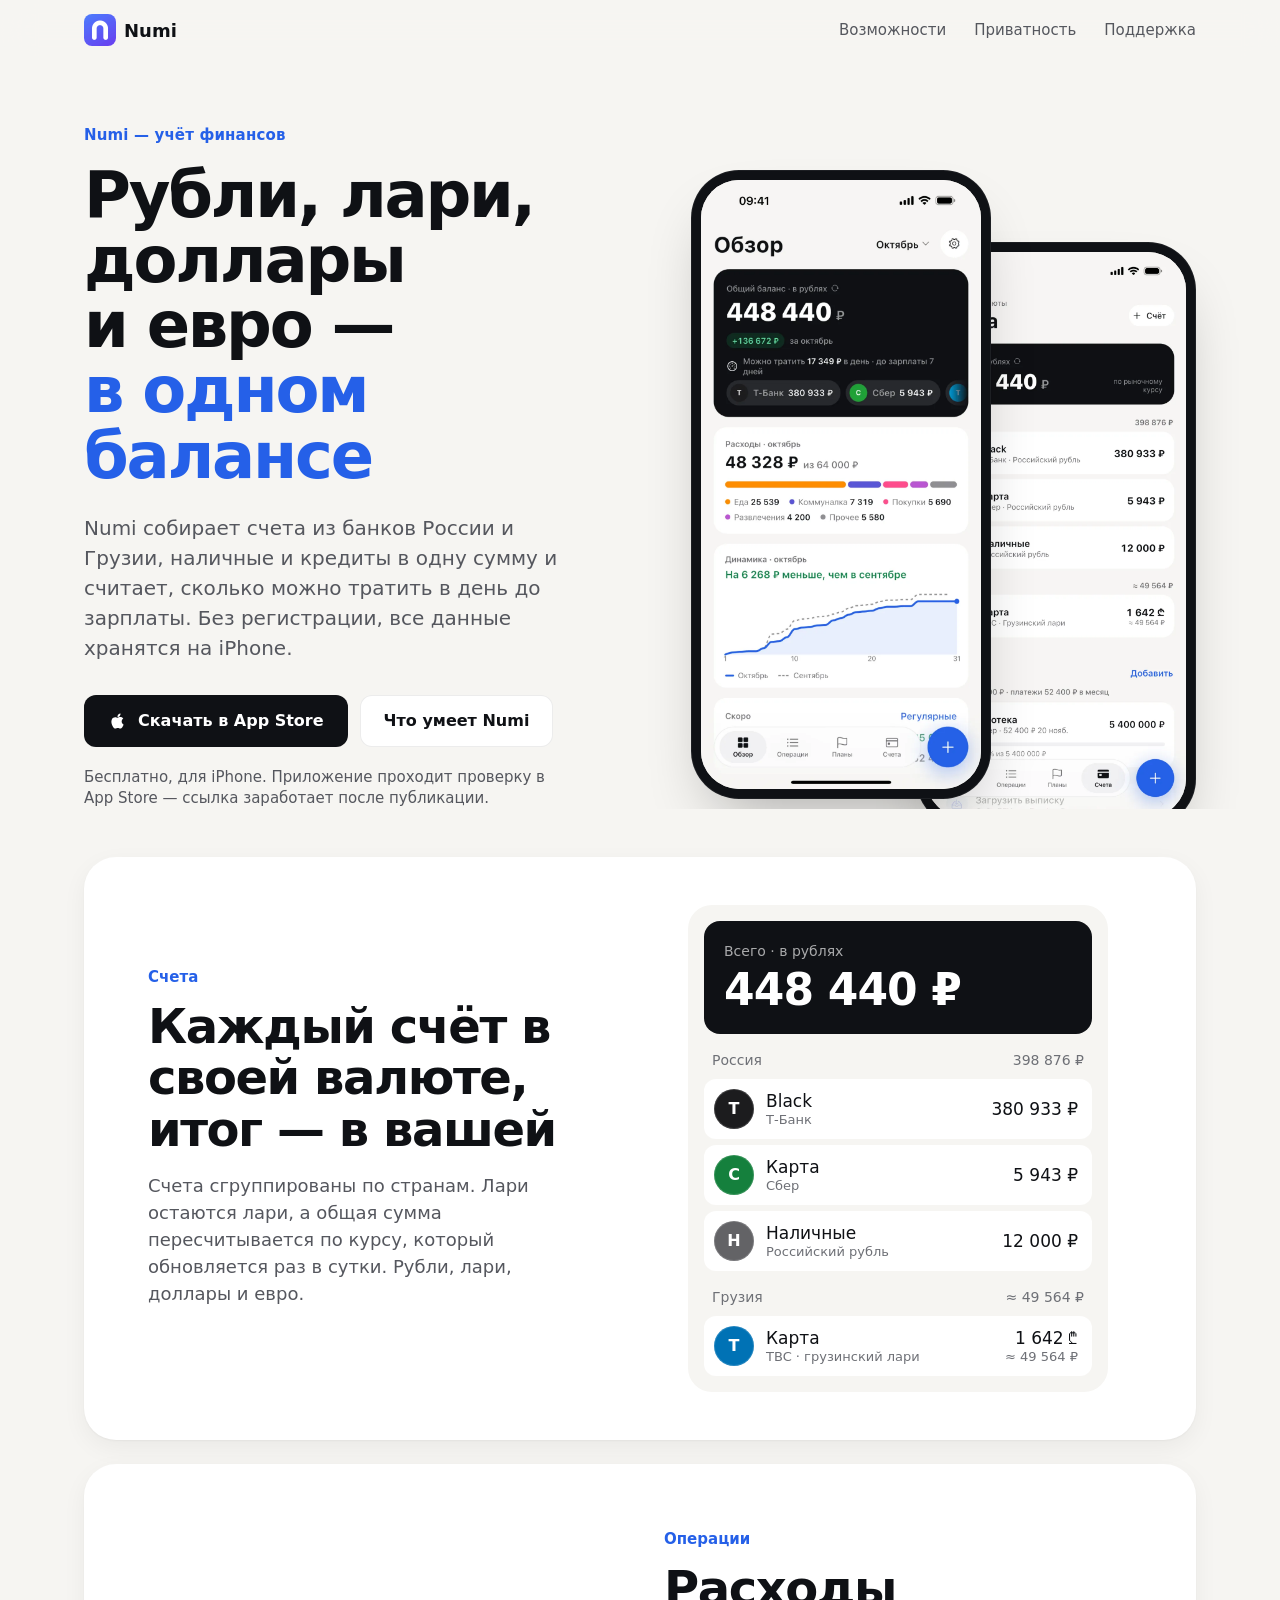
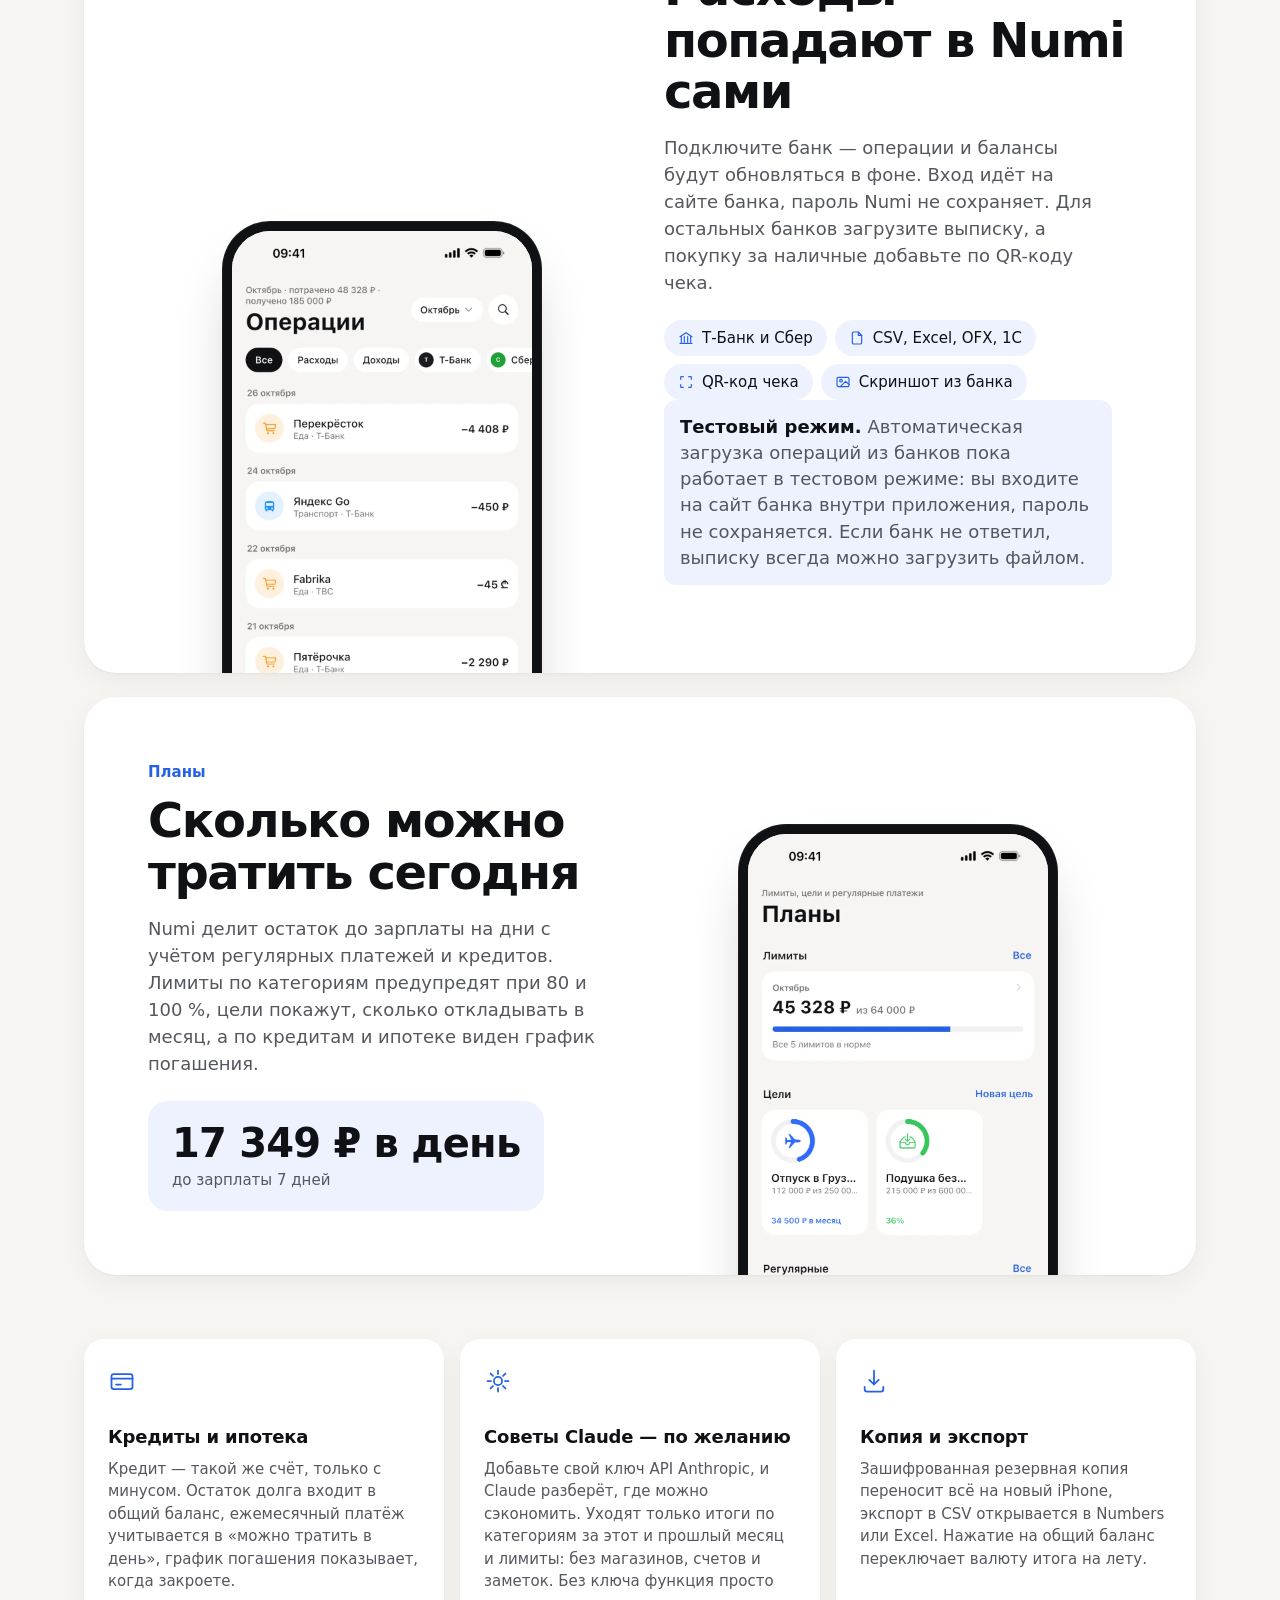
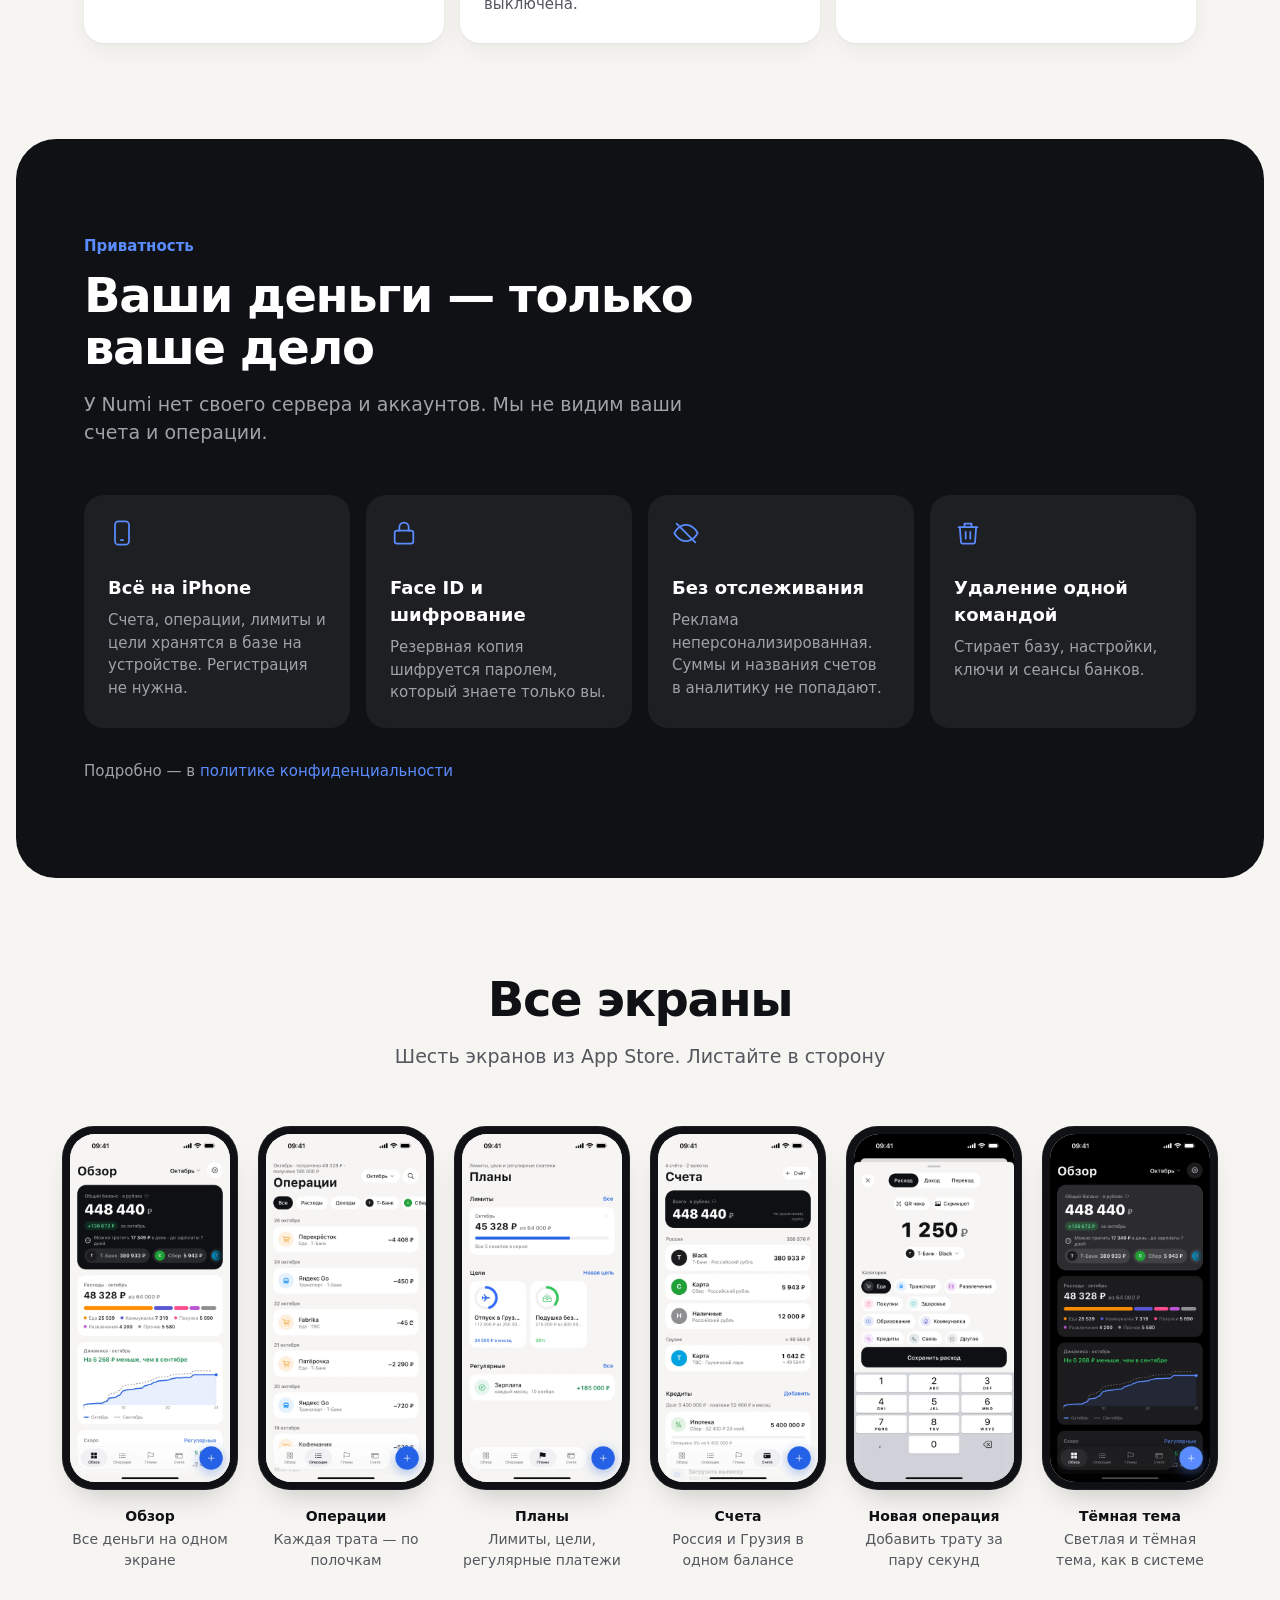
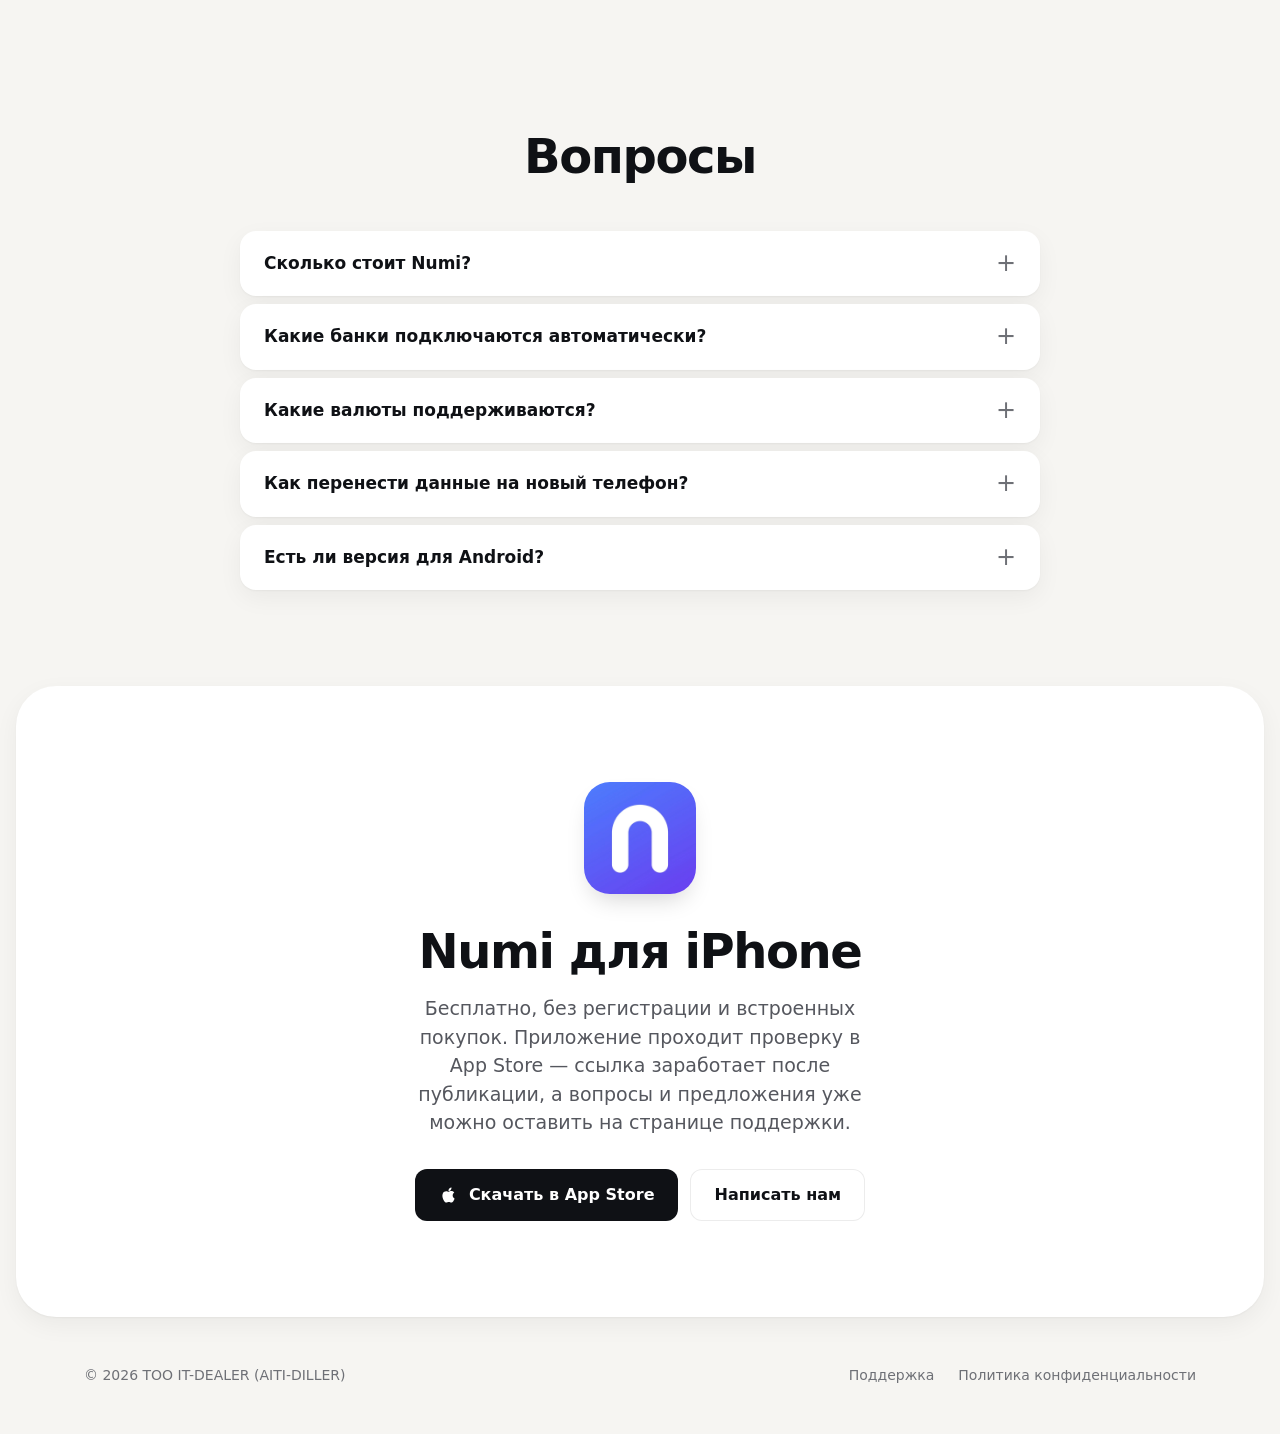
==== commit 6a7e4883: "Landing: App Store title and subtitle in the hero, "Скачать в App Store" button (stub link until the" ====
--- a/index.html
+++ b/index.html
@@ -3,22 +3,27 @@
 <head>
 <meta charset="utf-8">
 <meta name="viewport" content="width=device-width,initial-scale=1,viewport-fit=cover">
-<title>Numi — учёт финансов для счетов в разных странах</title>
-<meta name="description" content="Рубли, лари, доллары и евро из разных банков в одной сумме. Подключение банка, импорт выписок, лимиты и цели. Без регистрации, данные хранятся на iPhone.">
+<title>Numi — учёт финансов: рубли, лари, доллары и евро в одном балансе</title>
+<meta name="description" content="Numi — учёт финансов для iPhone. Рубли, лари, доллары и евро из разных банков в одном балансе. Выписки, QR чеков и скриншоты вместо ручного ввода, лимиты, цели, кредиты. Без регистрации, данные остаются на телефоне.">
 <!-- После подключения numi.space заменить krav13.github.io/numi-site/ на numi.space/ здесь, в og:*, robots.txt и sitemap.xml -->
 <link rel="canonical" href="https://krav13.github.io/numi-site/">
 <meta property="og:type" content="website">
 <meta property="og:site_name" content="Numi">
-<meta property="og:title" content="Numi — рубли, лари и доллары в одном балансе">
-<meta property="og:description" content="Учёт финансов для счетов в нескольких странах. Без регистрации, данные хранятся на iPhone.">
+<meta property="og:title" content="Numi — учёт финансов. Рубли, лари, доллары и евро в одном балансе">
+<meta property="og:description" content="Все счета в одном балансе: Т-Банк, Сбер, TBC и наличные. Выписки, QR чеков и скриншоты вместо ручного ввода. Данные остаются на телефоне.">
 <meta property="og:url" content="https://krav13.github.io/numi-site/">
 <meta property="og:image" content="https://krav13.github.io/numi-site/img/og.png">
+<meta property="og:locale" content="ru_RU">
 <meta name="twitter:card" content="summary_large_image">
+<meta name="twitter:title" content="Numi — учёт финансов. Рубли, лари, доллары и евро в одном балансе">
+<meta name="twitter:description" content="Все счета в одном балансе: Т-Банк, Сбер, TBC и наличные. Выписки, QR чеков и скриншоты вместо ручного ввода. Данные остаются на телефоне.">
+<meta name="twitter:image" content="https://krav13.github.io/numi-site/img/og.png">
 <meta name="theme-color" content="#F6F5F2" media="(prefers-color-scheme: light)">
 <meta name="theme-color" content="#000000" media="(prefers-color-scheme: dark)">
 <!-- После выхода в App Store раскомментировать: Safari покажет плашку «Открыть в App Store» -->
 <!-- <meta name="apple-itunes-app" content="app-id=6826416374"> -->
 <link rel="icon" type="image/png" href="favicon.png">
+<link rel="icon" type="image/png" sizes="1024x1024" href="icon.png">
 <link rel="apple-touch-icon" href="apple-touch-icon.png">
 <link rel="stylesheet" href="style.css">
 </head>
@@ -39,13 +44,15 @@
 <section class="hero">
   <div class="wrap">
     <div>
-      <h1>Рубли, лари и доллары — <span class="blue">в&nbsp;одном балансе</span></h1>
-      <p class="lead">Numi собирает счета из банков России и Грузии в одну сумму и считает, сколько можно тратить в день до зарплаты. Без регистрации, все данные хранятся на iPhone.</p>
+      <p class="kicker">Numi — учёт финансов</p>
+      <h1>Рубли, лари, доллары и&nbsp;евро — <span class="blue">в&nbsp;одном балансе</span></h1>
+      <p class="lead">Numi собирает счета из банков России и Грузии, наличные и кредиты в одну сумму и считает, сколько можно тратить в день до зарплаты. Без регистрации, все данные хранятся на iPhone.</p>
       <div class="cta">
-        <!-- APP_STORE: после релиза поставить первой кнопку <a class="btn" href="https://apps.apple.com/app/id6826416374">Загрузить в App Store</a>, «Что умеет Numi» сделать btn-2, а строку «Скоро в App Store» убрать -->
-        <a class="btn" href="#features">Что умеет Numi</a>
-      </div>
-      <p class="soon"><svg viewBox="0 0 24 24" aria-hidden="true"><path d="M16.37 12.6c-.02-2.3 1.88-3.4 1.96-3.46-1.07-1.56-2.73-1.78-3.32-1.8-1.41-.14-2.76.83-3.47.83-.72 0-1.82-.81-2.99-.79-1.54.02-2.96.9-3.75 2.27-1.6 2.78-.41 6.88 1.15 9.13.76 1.1 1.67 2.34 2.86 2.29 1.15-.05 1.58-.74 2.97-.74 1.38 0 1.77.74 2.98.72 1.23-.02 2.01-1.12 2.77-2.22.87-1.28 1.23-2.51 1.25-2.58-.03-.01-2.4-.92-2.41-3.65zM14.1 5.86c.63-.77 1.06-1.83.94-2.89-.91.04-2.02.61-2.67 1.37-.58.67-1.1 1.76-.96 2.8 1.02.08 2.06-.52 2.69-1.28z"/></svg><span><b>Скоро в App Store</b>Бесплатно, для iPhone</span></p>
+        <!-- APP_STORE: ссылка-заглушка. Версия 1.0 (сборка 75) на проверке в App Store с 2026-11-04; страница apps.apple.com/app/id6826416374 заработает после публикации. Тогда же убрать строку .review ниже и раскомментировать apple-itunes-app в <head>. -->
+        <a class="btn" href="https://apps.apple.com/app/id6826416374"><svg viewBox="0 0 24 24" aria-hidden="true"><path d="M16.37 12.6c-.02-2.3 1.88-3.4 1.96-3.46-1.07-1.56-2.73-1.78-3.32-1.8-1.41-.14-2.76.83-3.47.83-.72 0-1.82-.81-2.99-.79-1.54.02-2.96.9-3.75 2.27-1.6 2.78-.41 6.88 1.15 9.13.76 1.1 1.67 2.34 2.86 2.29 1.15-.05 1.58-.74 2.97-.74 1.38 0 1.77.74 2.98.72 1.23-.02 2.01-1.12 2.77-2.22.87-1.28 1.23-2.51 1.25-2.58-.03-.01-2.4-.92-2.41-3.65zM14.1 5.86c.63-.77 1.06-1.83.94-2.89-.91.04-2.02.61-2.67 1.37-.58.67-1.1 1.76-.96 2.8 1.02.08 2.06-.52 2.69-1.28z"/></svg>Скачать в App Store</a>
+        <a class="btn btn-2" href="#features">Что умеет Numi</a>
+      </div>
+      <p class="review">Бесплатно, для iPhone. Приложение проходит проверку в App Store — ссылка заработает после публикации.</p>
     </div>
     <div class="hero-visual" aria-hidden="true">
       <div class="phone p1"><img src="img/01_overview.webp" alt="" width="1320" height="2868" fetchpriority="high"></div>
@@ -82,11 +89,12 @@
         <h2>Расходы попадают в&nbsp;Numi сами</h2>
         <p>Подключите банк — операции и балансы будут обновляться в фоне. Вход идёт на сайте банка, пароль Numi не сохраняет. Для остальных банков загрузите выписку, а покупку за наличные добавьте по QR-коду чека.</p>
         <ul class="pills">
-          <li><svg viewBox="0 0 24 24"><path d="M3 10 12 4l9 6"/><path d="M5 10v8M9.5 10v8M14.5 10v8M19 10v8M3 20h18"/></svg>Т-Банк и Сбер, тест</li>
+          <li><svg viewBox="0 0 24 24"><path d="M3 10 12 4l9 6"/><path d="M5 10v8M9.5 10v8M14.5 10v8M19 10v8M3 20h18"/></svg>Т-Банк и Сбер</li>
           <li><svg viewBox="0 0 24 24"><path d="M14 3H7a2 2 0 0 0-2 2v14a2 2 0 0 0 2 2h10a2 2 0 0 0 2-2V8z"/><path d="M14 3v5h5"/></svg>CSV, Excel, OFX, 1С</li>
           <li><svg viewBox="0 0 24 24"><path d="M4 8V5a1 1 0 0 1 1-1h3M16 4h3a1 1 0 0 1 1 1v3M20 16v3a1 1 0 0 1-1 1h-3M8 20H5a1 1 0 0 1-1-1v-3"/></svg>QR-код чека</li>
           <li><svg viewBox="0 0 24 24"><rect x="3" y="5" width="18" height="14" rx="2"/><circle cx="9" cy="10" r="2"/><path d="m21 16-5-5-8 8"/></svg>Скриншот из банка</li>
         </ul>
+        <p class="notice"><b>Тестовый режим.</b> Автоматическая загрузка операций из банков пока работает в тестовом режиме: вы входите на сайт банка внутри приложения, пароль не сохраняется. Если банк не ответил, выписку всегда можно загрузить файлом.</p>
       </div>
       <div class="shot">
         <div class="phone"><img src="img/02_operations.webp" alt="Экран «Операции»: покупки по дням с банком и категорией" width="1320" height="2868" loading="lazy"></div>
@@ -97,7 +105,7 @@
       <div class="text">
         <span class="kicker">Планы</span>
         <h2>Сколько можно тратить сегодня</h2>
-        <p>Numi делит остаток до зарплаты на дни с учётом регулярных платежей. Лимиты по категориям предупредят о перерасходе, цели покажут, сколько откладывать в месяц.</p>
+        <p>Numi делит остаток до зарплаты на дни с учётом регулярных платежей и кредитов. Лимиты по категориям предупредят при 80 и 100 %, цели покажут, сколько откладывать в месяц, а по кредитам и ипотеке виден график погашения.</p>
         <div class="daily"><b class="num">17 349 ₽ в день</b><span>до зарплаты 7 дней</span></div>
       </div>
       <div class="shot">
@@ -105,6 +113,23 @@
       </div>
     </div>
 
+    <div class="more">
+      <div>
+        <svg viewBox="0 0 24 24" aria-hidden="true"><rect x="3" y="6" width="18" height="13" rx="2"/><path d="M3 10h18M7 15h4"/></svg>
+        <h3>Кредиты и ипотека</h3>
+        <p>Кредит — такой же счёт, только с минусом. Остаток долга входит в общий баланс, ежемесячный платёж учитывается в «можно тратить в день», график погашения показывает, когда закроете.</p>
+      </div>
+      <div>
+        <svg viewBox="0 0 24 24" aria-hidden="true"><path d="M12 3v3M12 18v3M3 12h3M18 12h3M5.6 5.6l2.1 2.1M16.3 16.3l2.1 2.1M5.6 18.4l2.1-2.1M16.3 7.7l2.1-2.1"/><circle cx="12" cy="12" r="3.5"/></svg>
+        <h3>Советы Claude — по желанию</h3>
+        <p>Добавьте свой ключ API Anthropic, и Claude разберёт, где можно сэкономить. Уходят только итоги по категориям за этот и прошлый месяц и лимиты: без магазинов, счетов и заметок. Без ключа функция просто выключена.</p>
+      </div>
+      <div>
+        <svg viewBox="0 0 24 24" aria-hidden="true"><path d="M12 3v12M8 11l4 4 4-4"/><path d="M4 17v2a2 2 0 0 0 2 2h12a2 2 0 0 0 2-2v-2"/></svg>
+        <h3>Копия и экспорт</h3>
+        <p>Зашифрованная резервная копия переносит всё на новый iPhone, экспорт в CSV открывается в Numbers или Excel. Нажатие на общий баланс переключает валюту итога на лету.</p>
+      </div>
+    </div>
   </div>
 </section>
 
@@ -140,15 +165,15 @@
 <section class="gallery-sec">
   <div class="center-head">
     <h2>Все экраны</h2>
-    <p>Светлая и тёмная тема, как в системе</p>
+    <p>Шесть экранов из App Store. Листайте в сторону</p>
   </div>
   <div class="gallery">
-    <figure><div class="phone"><img src="img/01_overview.webp" alt="Экран «Обзор»: общий баланс, расходы за месяц, динамика" width="1320" height="2868" loading="lazy"></div><figcaption>Обзор</figcaption></figure>
-    <figure><div class="phone"><img src="img/02_operations.webp" alt="Экран «Операции» с фильтрами по банкам" width="1320" height="2868" loading="lazy"></div><figcaption>Операции</figcaption></figure>
-    <figure><div class="phone"><img src="img/03_plans.webp" alt="Экран «Планы»: лимиты, цели, регулярные платежи" width="1320" height="2868" loading="lazy"></div><figcaption>Планы</figcaption></figure>
-    <figure><div class="phone"><img src="img/04_accounts.webp" alt="Экран «Счета»: счета в России и Грузии, кредиты" width="1320" height="2868" loading="lazy"></div><figcaption>Счета</figcaption></figure>
-    <figure><div class="phone"><img src="img/05_add.webp" alt="Добавление расхода с выбором категории" width="1320" height="2868" loading="lazy"></div><figcaption>Новая операция</figcaption></figure>
-    <figure><div class="phone"><img src="img/06_overview_dark.webp" alt="Экран «Обзор» в тёмной теме" width="1320" height="2868" loading="lazy"></div><figcaption>Тёмная тема</figcaption></figure>
+    <figure><div class="phone"><img src="img/01_overview.webp" alt="Экран «Обзор»: общий баланс, расходы за месяц, динамика" width="1320" height="2868" loading="lazy"></div><figcaption><b>Обзор</b>Все деньги на одном экране</figcaption></figure>
+    <figure><div class="phone"><img src="img/02_operations.webp" alt="Экран «Операции» с фильтрами по банкам" width="1320" height="2868" loading="lazy"></div><figcaption><b>Операции</b>Каждая трата — по полочкам</figcaption></figure>
+    <figure><div class="phone"><img src="img/03_plans.webp" alt="Экран «Планы»: лимиты, цели, регулярные платежи" width="1320" height="2868" loading="lazy"></div><figcaption><b>Планы</b>Лимиты, цели, регулярные платежи</figcaption></figure>
+    <figure><div class="phone"><img src="img/04_accounts.webp" alt="Экран «Счета»: счета в России и Грузии, кредиты" width="1320" height="2868" loading="lazy"></div><figcaption><b>Счета</b>Россия и Грузия в одном балансе</figcaption></figure>
+    <figure><div class="phone"><img src="img/05_add.webp" alt="Добавление расхода с выбором категории" width="1320" height="2868" loading="lazy"></div><figcaption><b>Новая операция</b>Добавить трату за пару секунд</figcaption></figure>
+    <figure><div class="phone"><img src="img/06_overview_dark.webp" alt="Экран «Обзор» в тёмной теме" width="1320" height="2868" loading="lazy"></div><figcaption><b>Тёмная тема</b>Светлая и тёмная тема, как в системе</figcaption></figure>
   </div>
 </section>
 
@@ -167,10 +192,12 @@
 
 <section class="final">
   <img src="img/icon.webp" alt="" width="112" height="112" loading="lazy">
-  <h2>Numi скоро в App Store</h2>
-  <p>Бесплатное приложение для iPhone. Пока ждём релиза, вопросы и предложения можно оставить на странице поддержки.</p>
+  <h2>Numi для iPhone</h2>
+  <p>Бесплатно, без регистрации и встроенных покупок. Приложение проходит проверку в App Store — ссылка заработает после публикации, а вопросы и предложения уже можно оставить на странице поддержки.</p>
   <div class="cta">
-    <a class="btn" href="support.html">Написать нам</a>
+    <!-- APP_STORE: та же ссылка-заглушка, что и в первом экране -->
+    <a class="btn" href="https://apps.apple.com/app/id6826416374"><svg viewBox="0 0 24 24" aria-hidden="true"><path d="M16.37 12.6c-.02-2.3 1.88-3.4 1.96-3.46-1.07-1.56-2.73-1.78-3.32-1.8-1.41-.14-2.76.83-3.47.83-.72 0-1.82-.81-2.99-.79-1.54.02-2.96.9-3.75 2.27-1.6 2.78-.41 6.88 1.15 9.13.76 1.1 1.67 2.34 2.86 2.29 1.15-.05 1.58-.74 2.97-.74 1.38 0 1.77.74 2.98.72 1.23-.02 2.01-1.12 2.77-2.22.87-1.28 1.23-2.51 1.25-2.58-.03-.01-2.4-.92-2.41-3.65zM14.1 5.86c.63-.77 1.06-1.83.94-2.89-.91.04-2.02.61-2.67 1.37-.58.67-1.1 1.76-.96 2.8 1.02.08 2.06-.52 2.69-1.28z"/></svg>Скачать в App Store</a>
+    <a class="btn btn-2" href="support.html">Написать нам</a>
   </div>
 </section>
 </main>
--- a/style.css
+++ b/style.css
@@ -216,3 +216,20 @@
 @media (max-width:420px){.hero-visual .p1{left:calc(50% - 176px)}.hero-visual .p2{left:calc(50% - 16px)}}
 @media (max-width:900px){.hero-visual{height:520px}.hero-visual .phone{width:240px}.hero-visual .p2{width:225px}}
 @media (max-width:420px){.hero-visual{height:440px}.hero-visual .phone{width:200px}.hero-visual .p2{width:190px}}
+
+/* Доработки: кнопка App Store, плашка тестового режима, карточки, подписи галереи */
+.hero .kicker{display:block;margin:0 0 16px;color:var(--accent);font-weight:600;font-size:15px;letter-spacing:.01em}
+.review{margin:20px 0 0;color:var(--text-2);font-size:15px;line-height:1.4;max-width:30rem}
+.notice{margin:24px 0 0;padding:14px 16px;border-radius:12px;background:var(--accent-soft);color:var(--text-2);font-size:15px;line-height:1.45}
+.notice b{color:var(--text);font-weight:600}
+.more{display:grid;grid-template-columns:repeat(3,1fr);gap:16px;margin-top:64px}
+.more div{background:var(--surface);border-radius:20px;padding:28px 24px;box-shadow:var(--shadow)}
+.more svg{width:28px;height:28px;fill:none;stroke:var(--accent);stroke-width:1.5;stroke-linecap:round;stroke-linejoin:round;margin-bottom:20px}
+.more h3{font-size:18px;margin:0 0 8px;font-weight:600;letter-spacing:-.01em}
+.more p{margin:0;color:var(--text-2);font-size:15px}
+.gallery figcaption b{display:block;color:var(--text);font-weight:600;margin-bottom:2px}
+@media (max-width:1000px){.more{grid-template-columns:1fr 1fr}}
+@media (max-width:600px){.more{grid-template-columns:1fr;margin-top:48px}.more div{padding:24px 20px}.hero .cta .btn{width:100%;justify-content:center}}
+h1{font-size:clamp(40px,5.2vw,64px)}
+@media (min-width:1200px){.gallery{justify-content:flex-start}.gallery figure:first-child{margin-left:auto}.gallery figure:last-child{margin-right:auto}}
+@media (min-width:1200px){.gallery{gap:20px}.gallery figure{width:176px}.gallery .phone{width:176px}.gallery figcaption{font-size:14px}}
